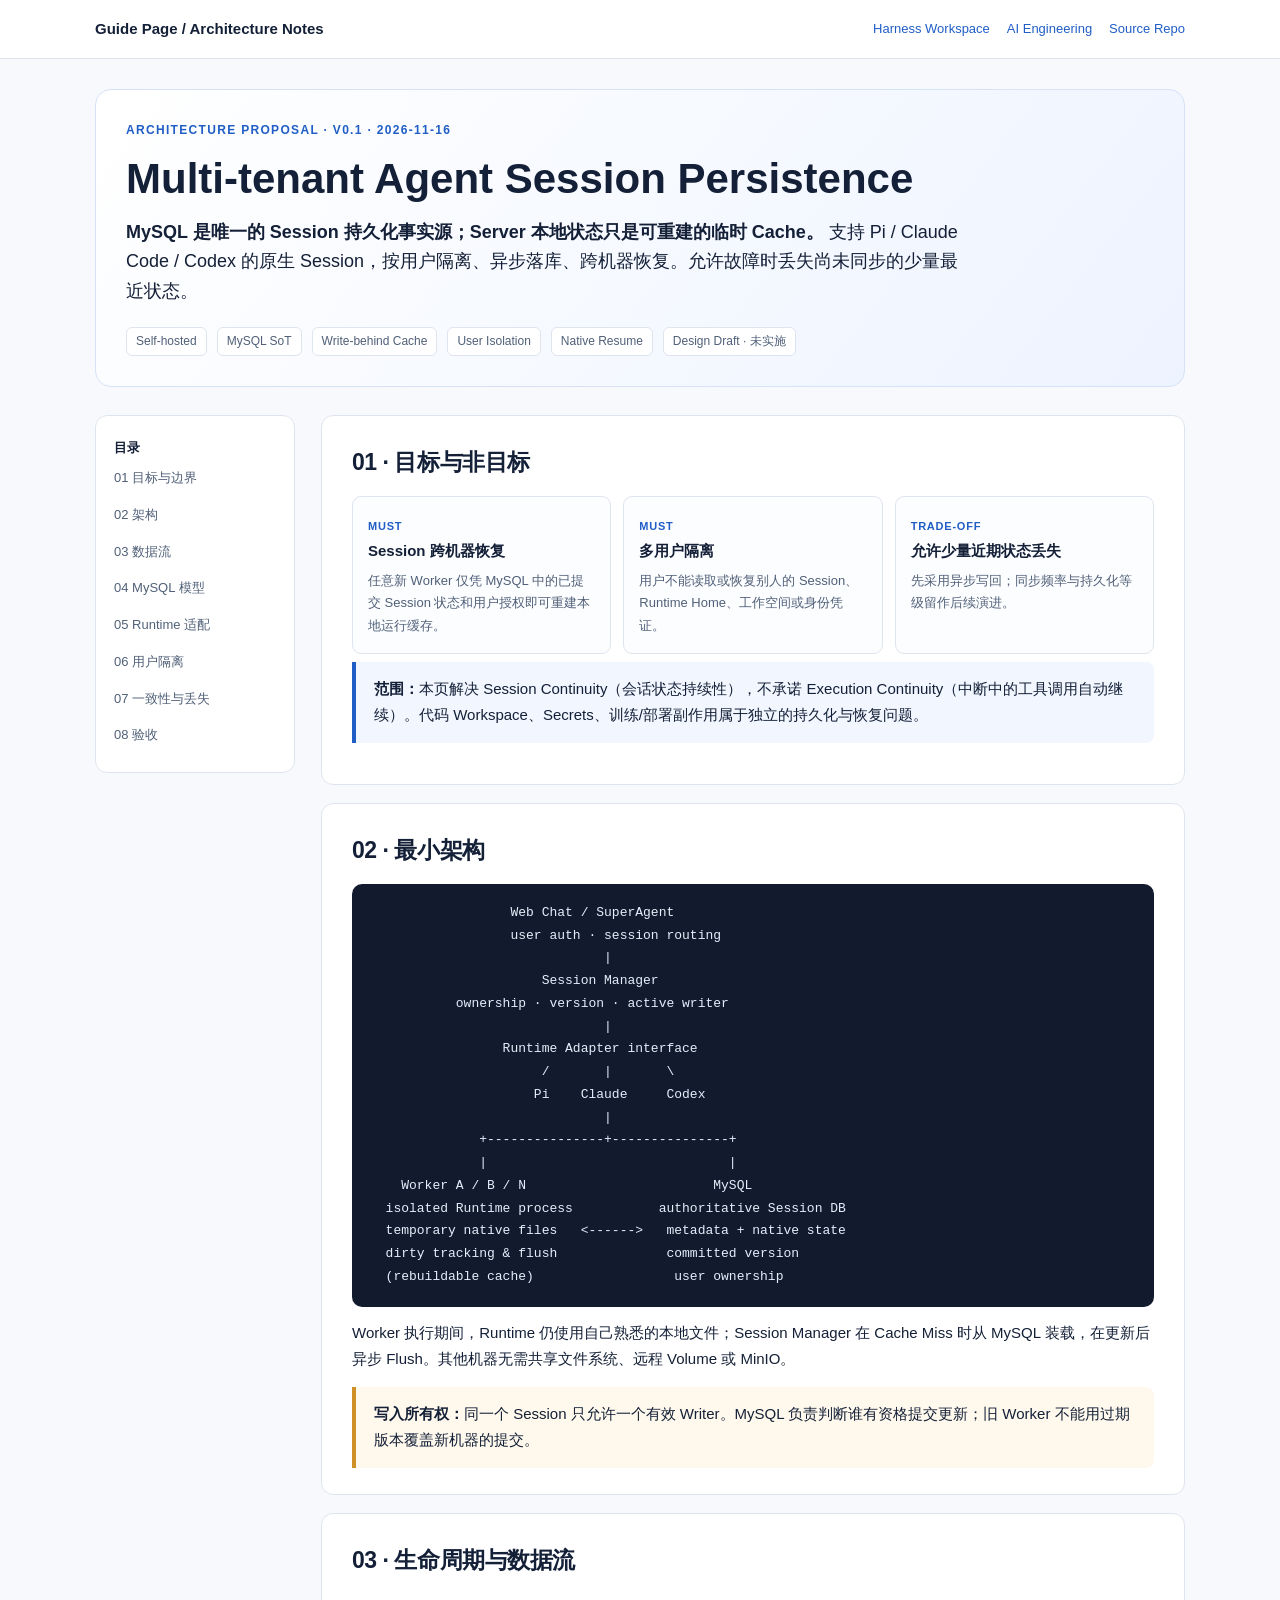
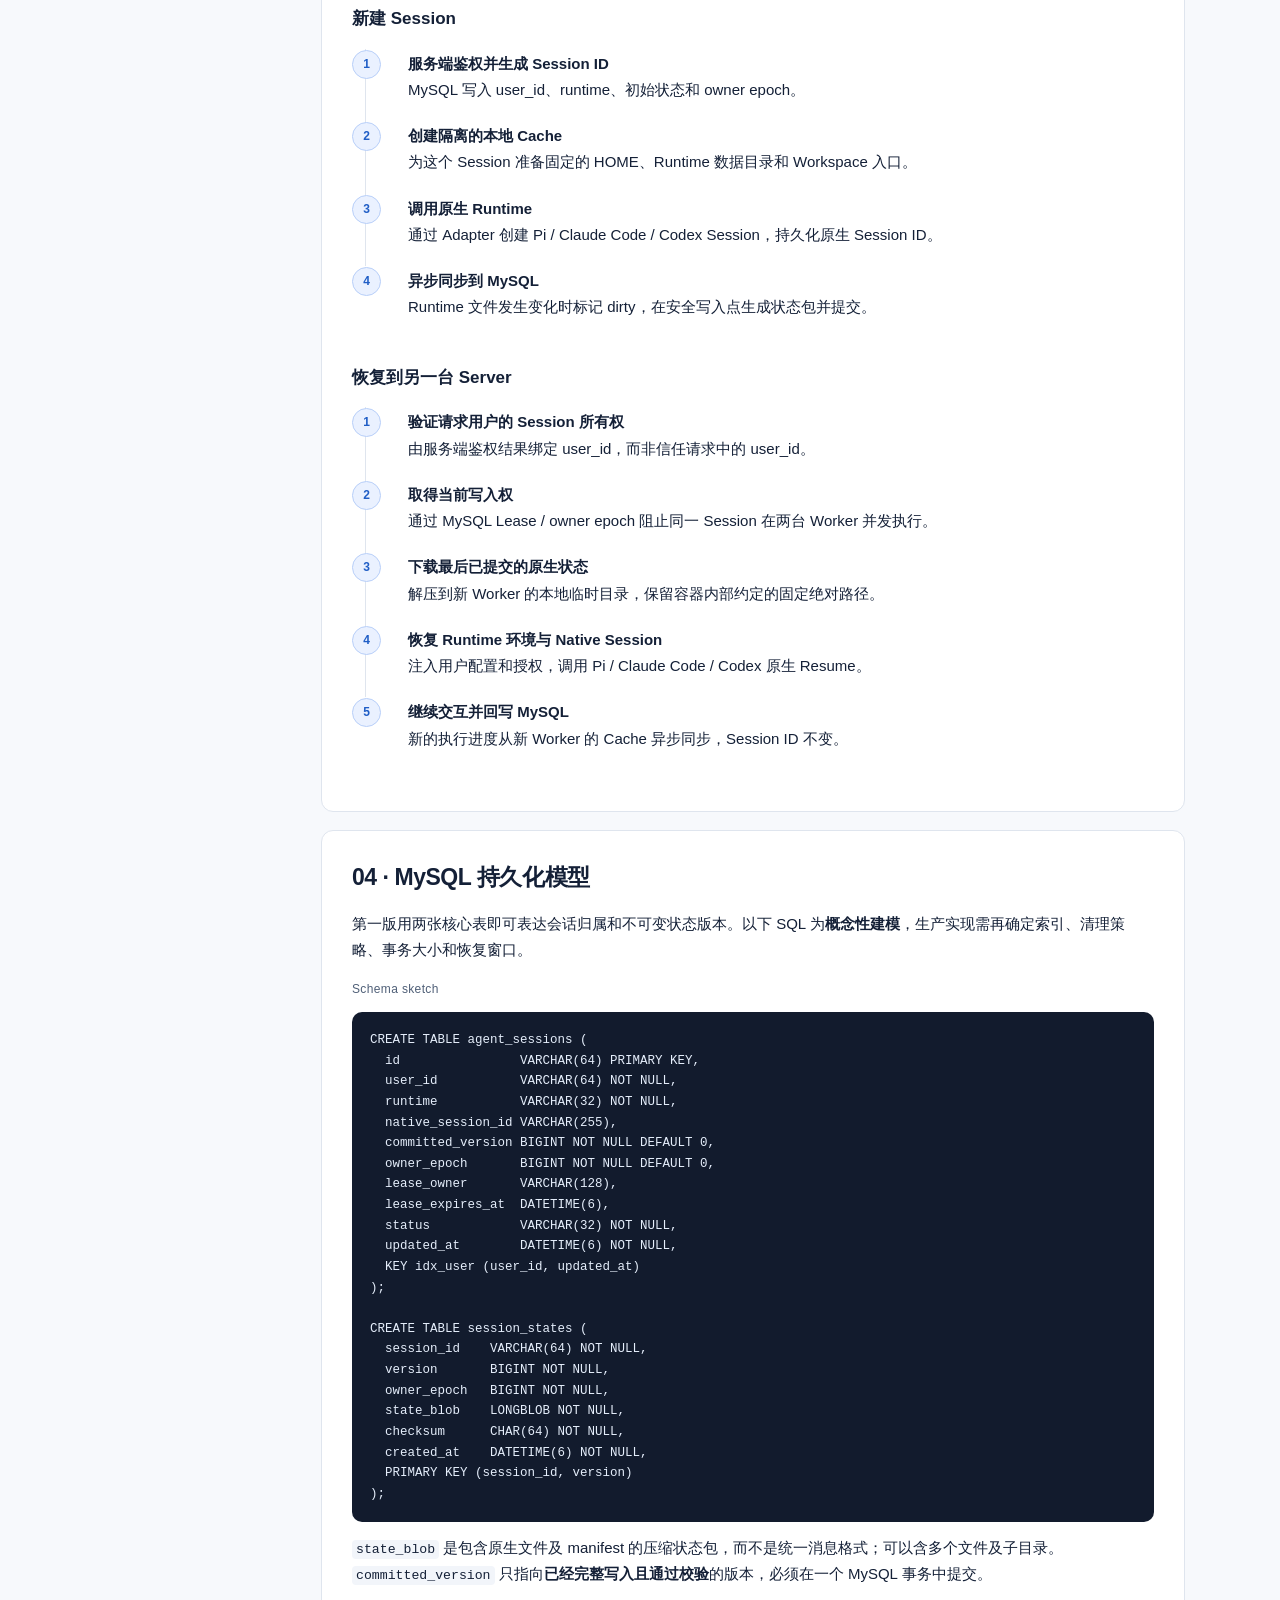
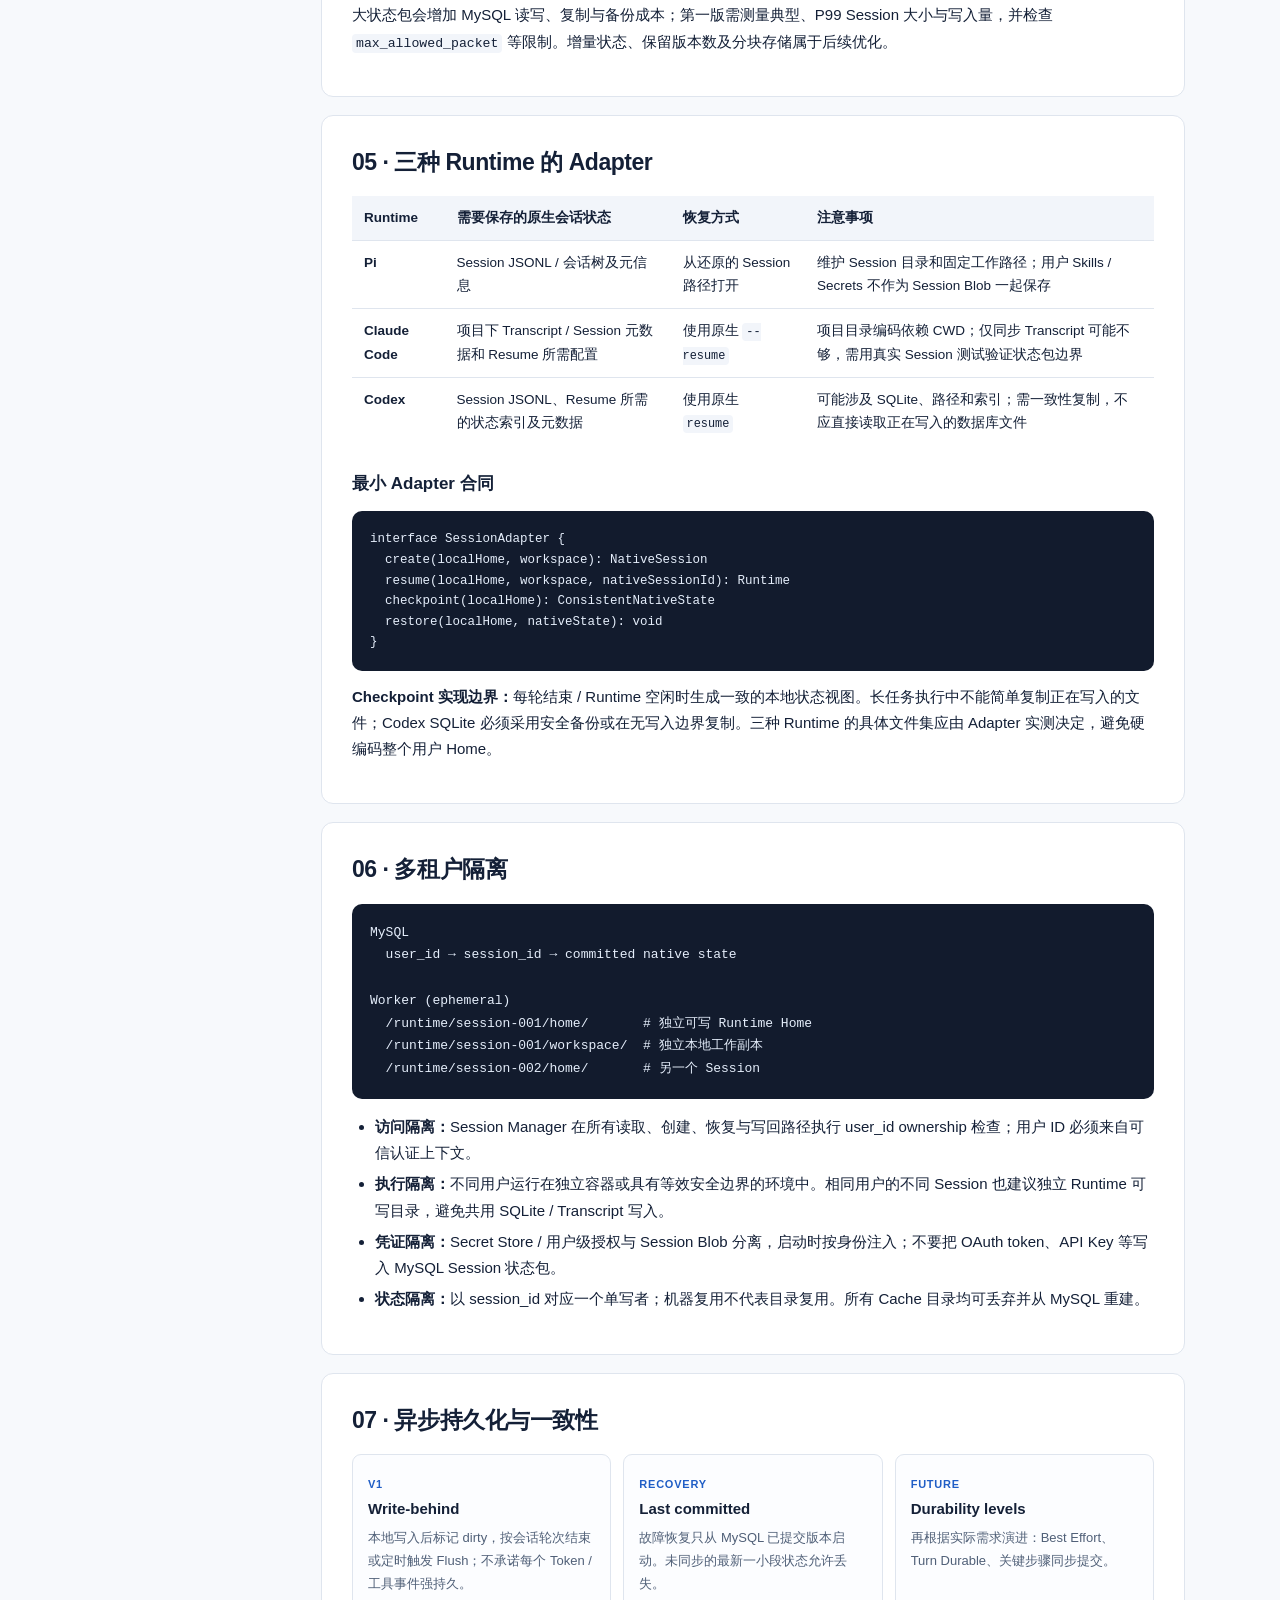
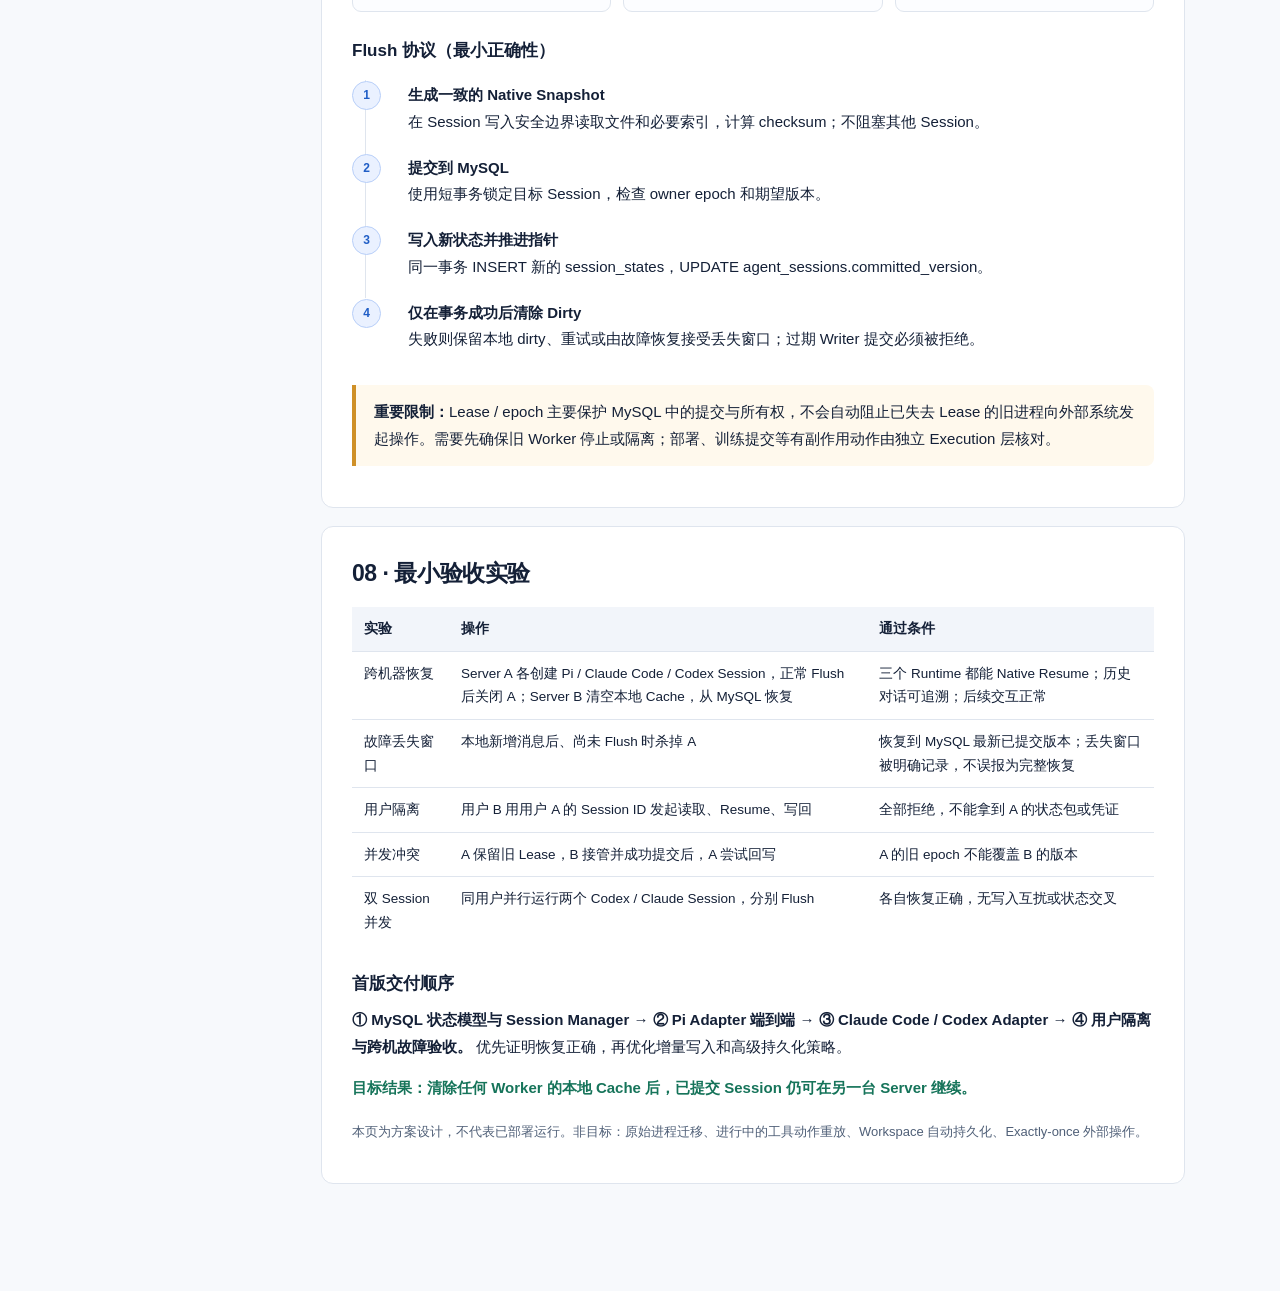
==== agent-session-persistence/index.html @ 3ea154e7 "docs: add MySQL-backed multi-tenant agent session persistence architecture" ====
<!doctype html>
<html lang="zh-CN">
<head>
<meta charset="utf-8">
<meta name="viewport" content="width=device-width, initial-scale=1">
<meta name="color-scheme" content="light">
<title>Multi-tenant Agent Session Persistence · 架构方案</title>
<meta name="description" content="Pi、Claude Code、Codex 在自有 Server 上的 MySQL 持久化、临时本地 Cache、跨机器恢复和用户隔离方案。">
<style>
:root{--bg:#f7f9fc;--paper:#fff;--ink:#142037;--muted:#506078;--line:#dfe5ee;--blue:#205ec6;--pale:#eaf1ff;--soft:#f2f5fa;--green:#16745a;--amber:#8a5916;--dark:#121b2d}
*{box-sizing:border-box}html{scroll-behavior:smooth}body{margin:0;color:var(--ink);background:var(--bg);font:15px/1.75 -apple-system,BlinkMacSystemFont,"Segoe UI","PingFang SC","Microsoft YaHei",sans-serif}
a{color:var(--blue);text-decoration:none}a:hover{text-decoration:underline}p{margin:.55em 0 1em}h1{font-size:clamp(28px,4vw,42px);line-height:1.25;margin:12px 0}h2{font-size:23px;letter-spacing:-.02em;margin:0 0 14px}h3{font-size:17px;margin:24px 0 9px}small,.muted{color:var(--muted)}
header{background:#fff;border-bottom:1px solid var(--line)}.top{max-width:1140px;margin:auto;padding:16px 25px;display:flex;justify-content:space-between;gap:15px;align-items:center}.brand{font-weight:750;color:var(--ink)}.navlinks{display:flex;gap:17px;flex-wrap:wrap;font-size:13px}
.wrap{max-width:1140px;margin:auto;padding:30px 25px 90px}.hero{border:1px solid #d6e2f8;border-radius:16px;padding:30px;background:linear-gradient(128deg,#fff,#edf3ff)}.eyebrow{font-size:12px;font-weight:700;letter-spacing:.11em;color:var(--blue);text-transform:uppercase}.lead{font-size:18px;line-height:1.65;max-width:840px}.meta{display:flex;gap:10px;flex-wrap:wrap;margin-top:20px}.tag{font-size:12px;background:white;border:1px solid var(--line);border-radius:6px;padding:3px 9px;color:var(--muted)}
.layout{display:grid;grid-template-columns:200px minmax(0,1fr);gap:26px;margin-top:28px}.toc{align-self:start;position:sticky;top:24px;background:#fff;padding:18px;border:1px solid var(--line);border-radius:12px}.toc strong{font-size:13px}.toc a{display:block;padding:7px 0;font-size:13px;color:var(--muted)}.toc a:hover{color:var(--blue)}
section{background:var(--paper);border:1px solid var(--line);padding:26px 30px;border-radius:12px;margin-bottom:18px;scroll-margin-top:20px}.callout{border-left:4px solid var(--blue);background:#f1f6ff;padding:14px 18px;border-radius:0 8px 8px 0}.callout.warn{border-left-color:#cf9027;background:#fff9ed}.cards{display:grid;grid-template-columns:repeat(3,minmax(0,1fr));gap:12px}.card{border:1px solid var(--line);border-radius:9px;padding:15px;background:#fcfdff}.card b{display:block;margin-bottom:5px}.card p{font-size:13px;margin:0;color:var(--muted)}.kicker{font-size:11px;font-weight:800;color:var(--blue);letter-spacing:.07em}
pre{overflow-x:auto;background:var(--dark);border-radius:10px;padding:18px;color:#e5eefb;font:12.5px/1.65 ui-monospace,Menlo,Consolas,monospace;white-space:pre}.diagram{font-size:13px;line-height:1.75}code{font-family:ui-monospace,Menlo,Consolas,monospace}p code,li code,td code{font-size:.88em;background:var(--soft);border-radius:4px;padding:2px 4px}
.table-scroll{overflow-x:auto}table{width:100%;border-collapse:collapse;font-size:13.5px;min-width:600px}th,td{padding:10px 12px;text-align:left;vertical-align:top;border-bottom:1px solid var(--line)}th{background:var(--soft);font-weight:700}tr:last-child td{border-bottom:0}
.steps{counter-reset:st;list-style:none;padding:0}.steps li{position:relative;padding:2px 0 18px 42px;margin:0;border-left:1px solid var(--line);margin-left:13px}.steps li:last-child{border-left-color:transparent}.steps li:before{counter-increment:st;content:counter(st);position:absolute;left:-14px;top:1px;width:27px;height:27px;display:grid;place-items:center;border:1px solid #b7cef8;background:var(--pale);color:var(--blue);border-radius:100%;font-size:12px;font-weight:800}.steps li strong{display:block}
ul{padding-left:23px}li{margin:5px 0}.foot{font-size:13px;color:var(--muted);margin-top:20px}.status{font-weight:700;color:var(--green)}.code-label{font-size:12px;letter-spacing:.03em;color:var(--muted);margin-bottom:6px}
@media(max-width:850px){.layout{grid-template-columns:1fr}.toc{position:static;display:flex;gap:12px;overflow-x:auto;align-items:center}.toc strong{white-space:nowrap}.toc a{white-space:nowrap}.cards{grid-template-columns:1fr}section{padding:22px 18px}.hero{padding:25px 20px}}@media(max-width:480px){.wrap{padding:20px 12px 65px}.top{padding:12px}.navlinks{font-size:12px;gap:10px}.lead{font-size:16px}}
</style>
</head>
<body>
<header><div class="top"><a class="brand" href="../">Guide Page / Architecture Notes</a><div class="navlinks"><a href="../harness-workspace/">Harness Workspace</a><a href="../ai-engineering/">AI Engineering</a><a href="https://github.com/feng-y/guide-page">Source Repo</a></div></div></header>
<main class="wrap">
<div class="hero">
<div class="eyebrow">Architecture Proposal · v0.1 · 2026-11-16</div>
<h1>Multi-tenant Agent Session Persistence</h1>
<p class="lead"><strong>MySQL 是唯一的 Session 持久化事实源；Server 本地状态只是可重建的临时 Cache。</strong> 支持 Pi / Claude Code / Codex 的原生 Session，按用户隔离、异步落库、跨机器恢复。允许故障时丢失尚未同步的少量最近状态。</p>
<div class="meta"><span class="tag">Self-hosted</span><span class="tag">MySQL SoT</span><span class="tag">Write-behind Cache</span><span class="tag">User Isolation</span><span class="tag">Native Resume</span><span class="tag">Design Draft · 未实施</span></div>
</div>
<div class="layout">
<nav class="toc" aria-label="文档目录"><strong>目录</strong><a href="#scope">01 目标与边界</a><a href="#arch">02 架构</a><a href="#flow">03 数据流</a><a href="#schema">04 MySQL 模型</a><a href="#adapters">05 Runtime 适配</a><a href="#isolation">06 用户隔离</a><a href="#consistency">07 一致性与丢失</a><a href="#acceptance">08 验收</a></nav>
<div>
<section id="scope"><h2>01 · 目标与非目标</h2>
<div class="cards">
<div class="card"><span class="kicker">MUST</span><b>Session 跨机器恢复</b><p>任意新 Worker 仅凭 MySQL 中的已提交 Session 状态和用户授权即可重建本地运行缓存。</p></div>
<div class="card"><span class="kicker">MUST</span><b>多用户隔离</b><p>用户不能读取或恢复别人的 Session、Runtime Home、工作空间或身份凭证。</p></div>
<div class="card"><span class="kicker">TRADE-OFF</span><b>允许少量近期状态丢失</b><p>先采用异步写回；同步频率与持久化等级留作后续演进。</p></div>
</div>
<p class="callout"><strong>范围：</strong>本页解决 Session Continuity（会话状态持续性），不承诺 Execution Continuity（中断中的工具调用自动继续）。代码 Workspace、Secrets、训练/部署副作用属于独立的持久化与恢复问题。</p>
</section>
<section id="arch"><h2>02 · 最小架构</h2>
<pre class="diagram">                  Web Chat / SuperAgent
                  user auth · session routing
                              |
                      Session Manager
           ownership · version · active writer
                              |
                 Runtime Adapter interface
                      /       |       \
                     Pi    Claude     Codex
                              |
              +---------------+---------------+
              |                               |
    Worker A / B / N                        MySQL
  isolated Runtime process           authoritative Session DB
  temporary native files   &lt;------&gt;   metadata + native state
  dirty tracking &amp; flush              committed version
  (rebuildable cache)                  user ownership
</pre>
<p>Worker 执行期间，Runtime 仍使用自己熟悉的本地文件；Session Manager 在 Cache Miss 时从 MySQL 装载，在更新后异步 Flush。其他机器无需共享文件系统、远程 Volume 或 MinIO。</p>
<div class="callout warn"><strong>写入所有权：</strong>同一个 Session 只允许一个有效 Writer。MySQL 负责判断谁有资格提交更新；旧 Worker 不能用过期版本覆盖新机器的提交。</div>
</section>
<section id="flow"><h2>03 · 生命周期与数据流</h2>
<h3>新建 Session</h3>
<ol class="steps"><li><strong>服务端鉴权并生成 Session ID</strong>MySQL 写入 user_id、runtime、初始状态和 owner epoch。</li><li><strong>创建隔离的本地 Cache</strong>为这个 Session 准备固定的 HOME、Runtime 数据目录和 Workspace 入口。</li><li><strong>调用原生 Runtime</strong>通过 Adapter 创建 Pi / Claude Code / Codex Session，持久化原生 Session ID。</li><li><strong>异步同步到 MySQL</strong>Runtime 文件发生变化时标记 dirty，在安全写入点生成状态包并提交。</li></ol>
<h3>恢复到另一台 Server</h3>
<ol class="steps"><li><strong>验证请求用户的 Session 所有权</strong>由服务端鉴权结果绑定 user_id，而非信任请求中的 user_id。</li><li><strong>取得当前写入权</strong>通过 MySQL Lease / owner epoch 阻止同一 Session 在两台 Worker 并发执行。</li><li><strong>下载最后已提交的原生状态</strong>解压到新 Worker 的本地临时目录，保留容器内部约定的固定绝对路径。</li><li><strong>恢复 Runtime 环境与 Native Session</strong>注入用户配置和授权，调用 Pi / Claude Code / Codex 原生 Resume。</li><li><strong>继续交互并回写 MySQL</strong>新的执行进度从新 Worker 的 Cache 异步同步，Session ID 不变。</li></ol>
</section>
<section id="schema"><h2>04 · MySQL 持久化模型</h2>
<p>第一版用两张核心表即可表达会话归属和不可变状态版本。以下 SQL 为<strong>概念性建模</strong>，生产实现需再确定索引、清理策略、事务大小和恢复窗口。</p>
<div class="code-label">Schema sketch</div>
<pre>CREATE TABLE agent_sessions (
  id                VARCHAR(64) PRIMARY KEY,
  user_id           VARCHAR(64) NOT NULL,
  runtime           VARCHAR(32) NOT NULL,
  native_session_id VARCHAR(255),
  committed_version BIGINT NOT NULL DEFAULT 0,
  owner_epoch       BIGINT NOT NULL DEFAULT 0,
  lease_owner       VARCHAR(128),
  lease_expires_at  DATETIME(6),
  status            VARCHAR(32) NOT NULL,
  updated_at        DATETIME(6) NOT NULL,
  KEY idx_user (user_id, updated_at)
);

CREATE TABLE session_states (
  session_id    VARCHAR(64) NOT NULL,
  version       BIGINT NOT NULL,
  owner_epoch   BIGINT NOT NULL,
  state_blob    LONGBLOB NOT NULL,
  checksum      CHAR(64) NOT NULL,
  created_at    DATETIME(6) NOT NULL,
  PRIMARY KEY (session_id, version)
);</pre>
<p><code>state_blob</code> 是包含原生文件及 manifest 的压缩状态包，而不是统一消息格式；可以含多个文件及子目录。<code>committed_version</code> 只指向<strong>已经完整写入且通过校验</strong>的版本，必须在一个 MySQL 事务中提交。</p>
<p>大状态包会增加 MySQL 读写、复制与备份成本；第一版需测量典型、P99 Session 大小与写入量，并检查 <code>max_allowed_packet</code> 等限制。增量状态、保留版本数及分块存储属于后续优化。</p>
</section>
<section id="adapters"><h2>05 · 三种 Runtime 的 Adapter</h2>
<div class="table-scroll"><table><thead><tr><th>Runtime</th><th>需要保存的原生会话状态</th><th>恢复方式</th><th>注意事项</th></tr></thead><tbody>
<tr><td><b>Pi</b></td><td>Session JSONL / 会话树及元信息</td><td>从还原的 Session 路径打开</td><td>维护 Session 目录和固定工作路径；用户 Skills / Secrets 不作为 Session Blob 一起保存</td></tr>
<tr><td><b>Claude Code</b></td><td>项目下 Transcript / Session 元数据和 Resume 所需配置</td><td>使用原生 <code>--resume</code></td><td>项目目录编码依赖 CWD；仅同步 Transcript 可能不够，需用真实 Session 测试验证状态包边界</td></tr>
<tr><td><b>Codex</b></td><td>Session JSONL、Resume 所需的状态索引及元数据</td><td>使用原生 <code>resume</code></td><td>可能涉及 SQLite、路径和索引；需一致性复制，不应直接读取正在写入的数据库文件</td></tr>
</tbody></table></div>
<h3>最小 Adapter 合同</h3>
<pre>interface SessionAdapter {
  create(localHome, workspace): NativeSession
  resume(localHome, workspace, nativeSessionId): Runtime
  checkpoint(localHome): ConsistentNativeState
  restore(localHome, nativeState): void
}</pre>
<p><strong>Checkpoint 实现边界：</strong>每轮结束 / Runtime 空闲时生成一致的本地状态视图。长任务执行中不能简单复制正在写入的文件；Codex SQLite 必须采用安全备份或在无写入边界复制。三种 Runtime 的具体文件集应由 Adapter 实测决定，避免硬编码整个用户 Home。</p>
</section>
<section id="isolation"><h2>06 · 多租户隔离</h2>
<pre class="diagram">MySQL
  user_id → session_id → committed native state

Worker (ephemeral)
  /runtime/session-001/home/       # 独立可写 Runtime Home
  /runtime/session-001/workspace/  # 独立本地工作副本
  /runtime/session-002/home/       # 另一个 Session
</pre>
<ul>
<li><strong>访问隔离：</strong>Session Manager 在所有读取、创建、恢复与写回路径执行 user_id ownership 检查；用户 ID 必须来自可信认证上下文。</li>
<li><strong>执行隔离：</strong>不同用户运行在独立容器或具有等效安全边界的环境中。相同用户的不同 Session 也建议独立 Runtime 可写目录，避免共用 SQLite / Transcript 写入。</li>
<li><strong>凭证隔离：</strong>Secret Store / 用户级授权与 Session Blob 分离，启动时按身份注入；不要把 OAuth token、API Key 等写入 MySQL Session 状态包。</li>
<li><strong>状态隔离：</strong>以 session_id 对应一个单写者；机器复用不代表目录复用。所有 Cache 目录均可丢弃并从 MySQL 重建。</li>
</ul>
</section>
<section id="consistency"><h2>07 · 异步持久化与一致性</h2>
<div class="cards">
<div class="card"><span class="kicker">V1</span><b>Write-behind</b><p>本地写入后标记 dirty，按会话轮次结束或定时触发 Flush；不承诺每个 Token / 工具事件强持久。</p></div>
<div class="card"><span class="kicker">RECOVERY</span><b>Last committed</b><p>故障恢复只从 MySQL 已提交版本启动。未同步的最新一小段状态允许丢失。</p></div>
<div class="card"><span class="kicker">FUTURE</span><b>Durability levels</b><p>再根据实际需求演进：Best Effort、Turn Durable、关键步骤同步提交。</p></div>
</div>
<h3>Flush 协议（最小正确性）</h3>
<ol class="steps"><li><strong>生成一致的 Native Snapshot</strong>在 Session 写入安全边界读取文件和必要索引，计算 checksum；不阻塞其他 Session。</li><li><strong>提交到 MySQL</strong>使用短事务锁定目标 Session，检查 owner epoch 和期望版本。</li><li><strong>写入新状态并推进指针</strong>同一事务 INSERT 新的 session_states，UPDATE agent_sessions.committed_version。</li><li><strong>仅在事务成功后清除 Dirty</strong>失败则保留本地 dirty、重试或由故障恢复接受丢失窗口；过期 Writer 提交必须被拒绝。</li></ol>
<p class="callout warn"><strong>重要限制：</strong>Lease / epoch 主要保护 MySQL 中的提交与所有权，不会自动阻止已失去 Lease 的旧进程向外部系统发起操作。需要先确保旧 Worker 停止或隔离；部署、训练提交等有副作用动作由独立 Execution 层核对。</p>
</section>
<section id="acceptance"><h2>08 · 最小验收实验</h2>
<div class="table-scroll"><table><thead><tr><th>实验</th><th>操作</th><th>通过条件</th></tr></thead><tbody>
<tr><td>跨机器恢复</td><td>Server A 各创建 Pi / Claude Code / Codex Session，正常 Flush 后关闭 A；Server B 清空本地 Cache，从 MySQL 恢复</td><td>三个 Runtime 都能 Native Resume；历史对话可追溯；后续交互正常</td></tr>
<tr><td>故障丢失窗口</td><td>本地新增消息后、尚未 Flush 时杀掉 A</td><td>恢复到 MySQL 最新已提交版本；丢失窗口被明确记录，不误报为完整恢复</td></tr>
<tr><td>用户隔离</td><td>用户 B 用用户 A 的 Session ID 发起读取、Resume、写回</td><td>全部拒绝，不能拿到 A 的状态包或凭证</td></tr>
<tr><td>并发冲突</td><td>A 保留旧 Lease，B 接管并成功提交后，A 尝试回写</td><td>A 的旧 epoch 不能覆盖 B 的版本</td></tr>
<tr><td>双 Session 并发</td><td>同用户并行运行两个 Codex / Claude Session，分别 Flush</td><td>各自恢复正确，无写入互扰或状态交叉</td></tr>
</tbody></table></div>
<h3>首版交付顺序</h3>
<p><strong>① MySQL 状态模型与 Session Manager → ② Pi Adapter 端到端 → ③ Claude Code / Codex Adapter → ④ 用户隔离与跨机故障验收。</strong> 优先证明恢复正确，再优化增量写入和高级持久化策略。</p>
<p class="status">目标结果：清除任何 Worker 的本地 Cache 后，已提交 Session 仍可在另一台 Server 继续。</p>
<p class="foot">本页为方案设计，不代表已部署运行。非目标：原始进程迁移、进行中的工具动作重放、Workspace 自动持久化、Exactly-once 外部操作。</p>
</section>
</div></div>
</main>
</body>
</html>
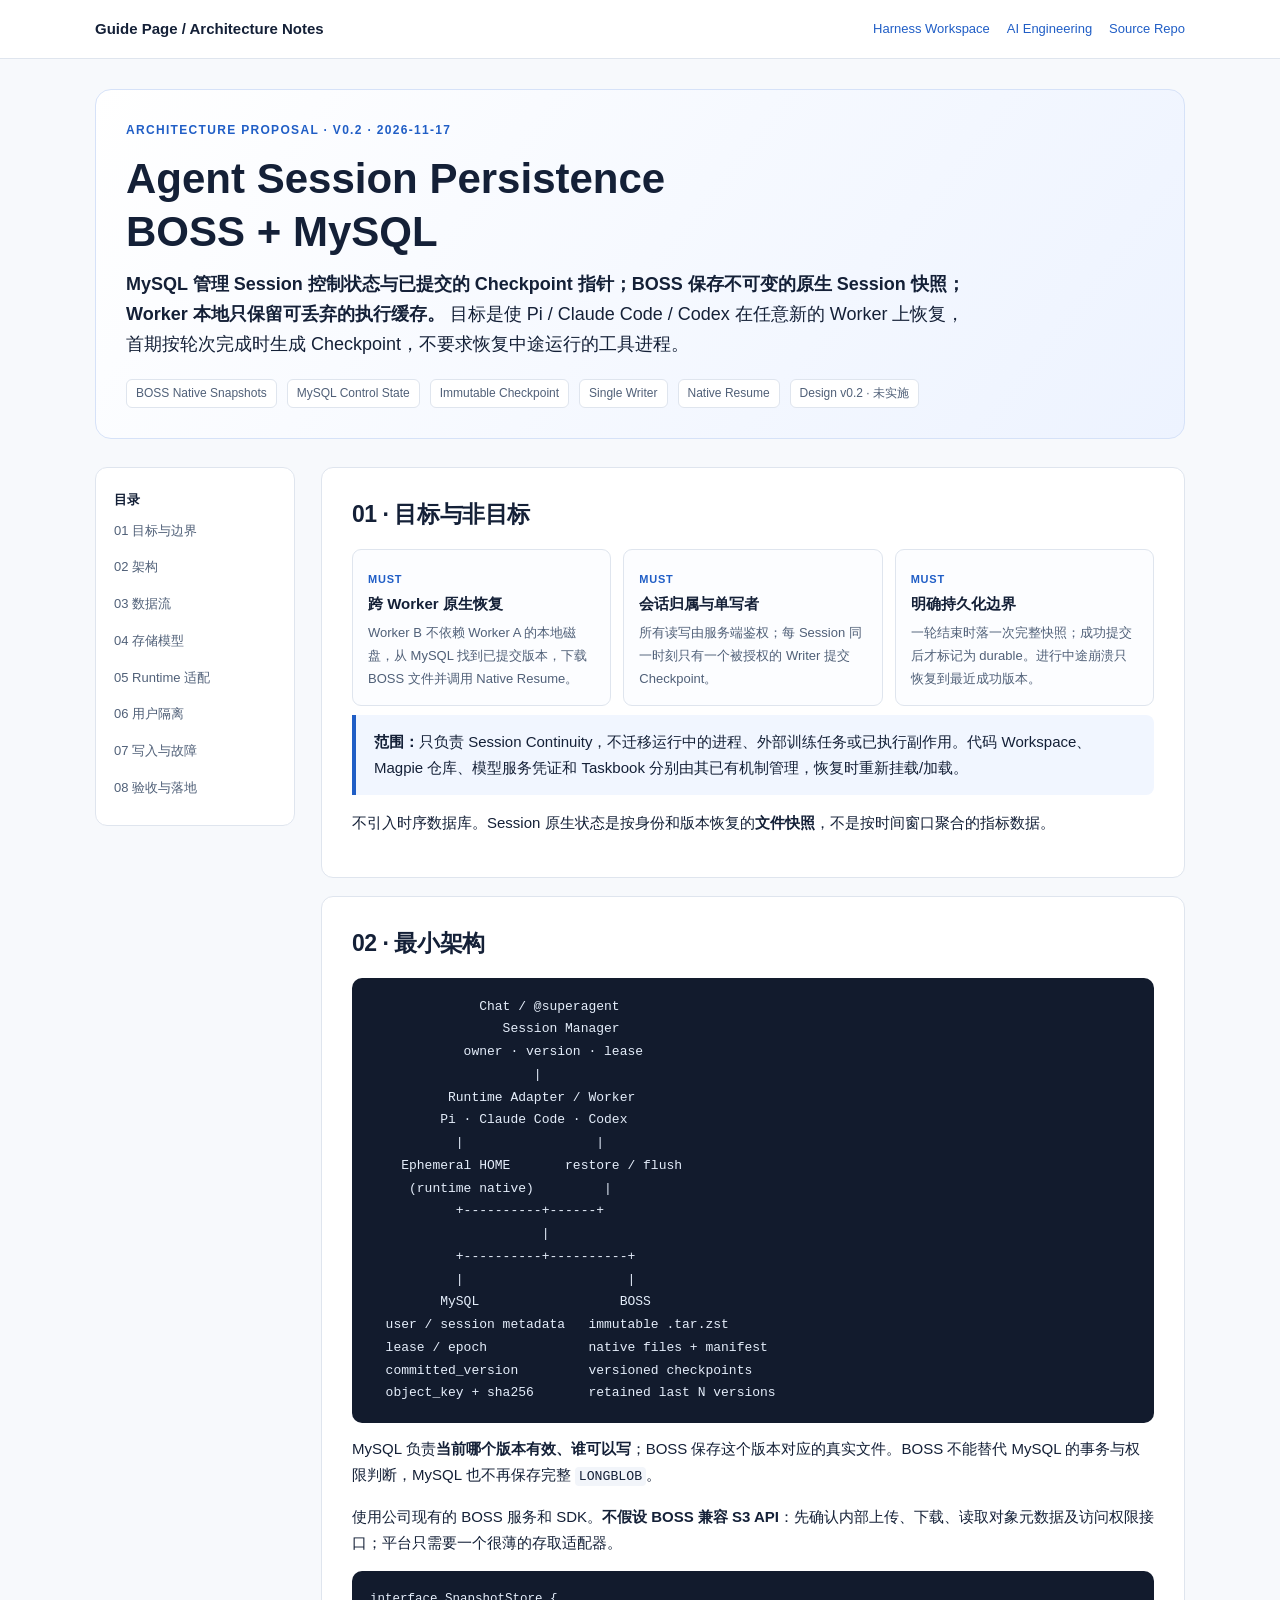
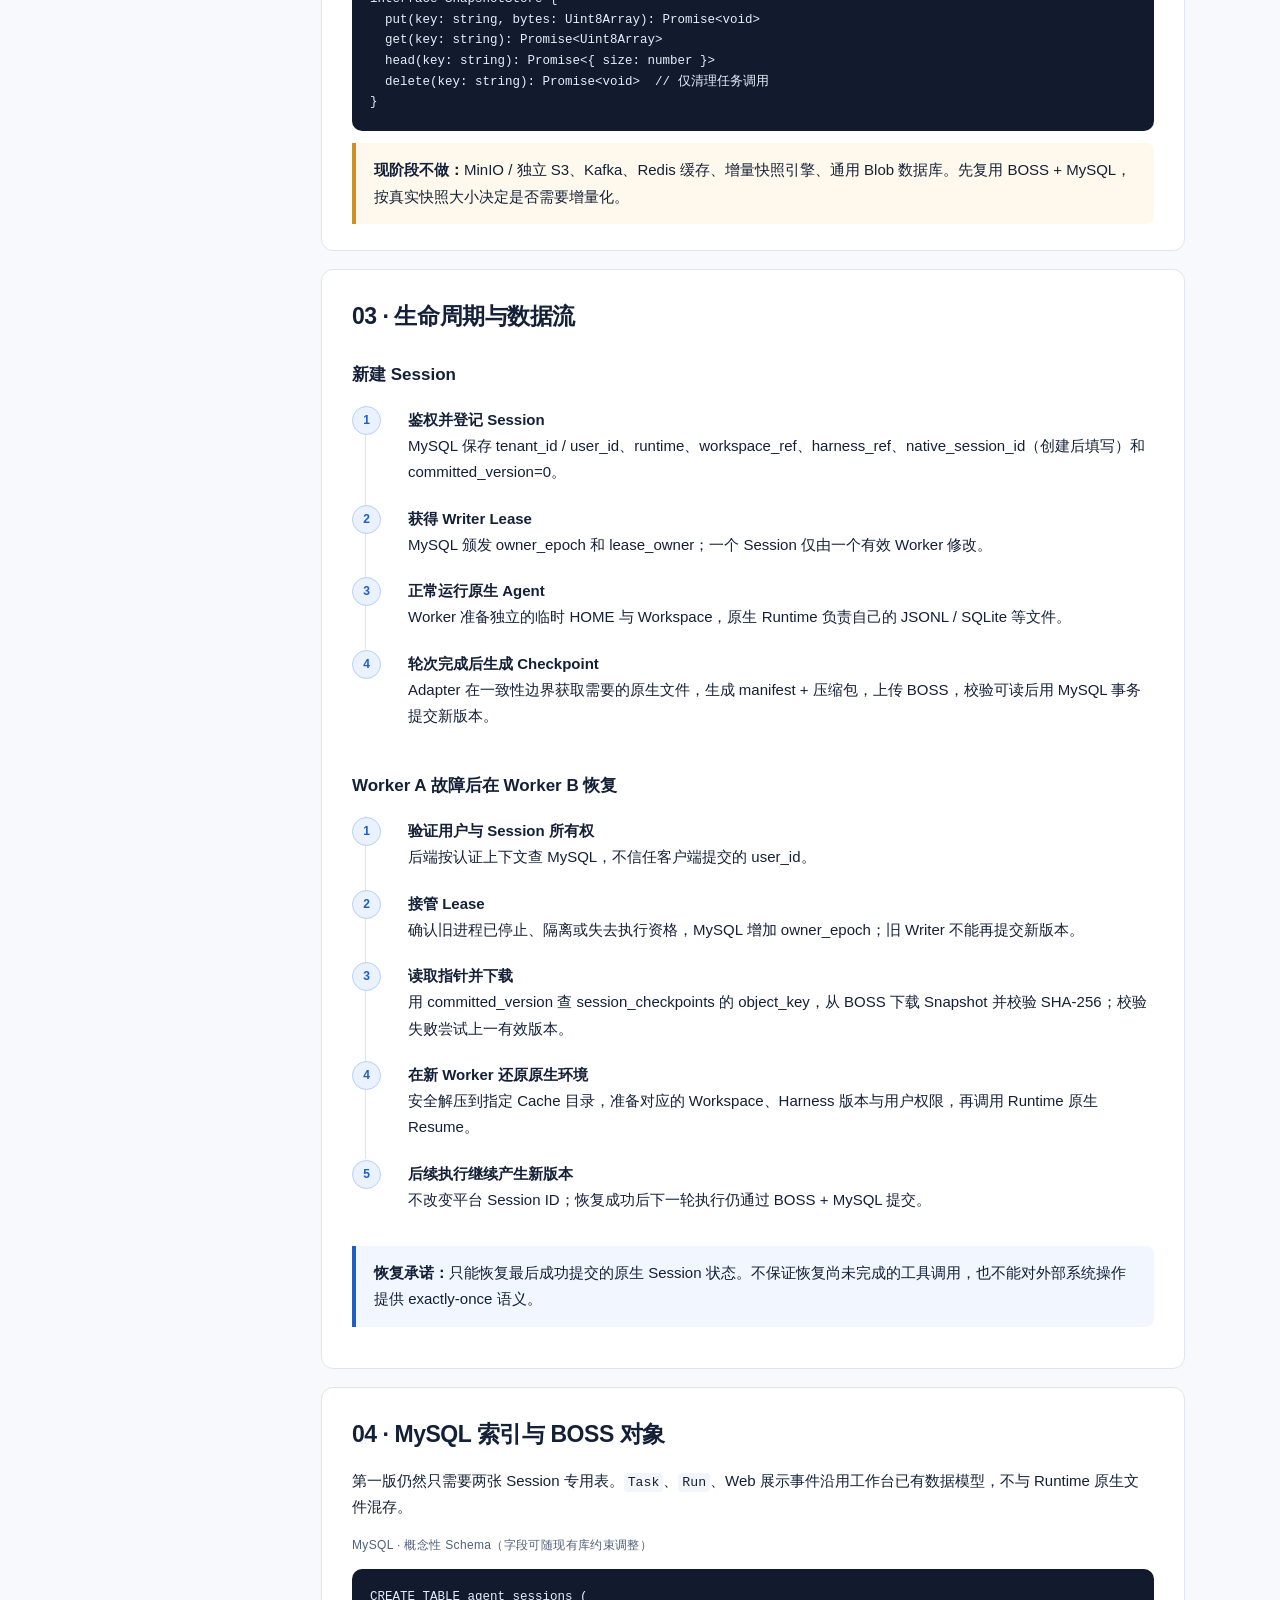
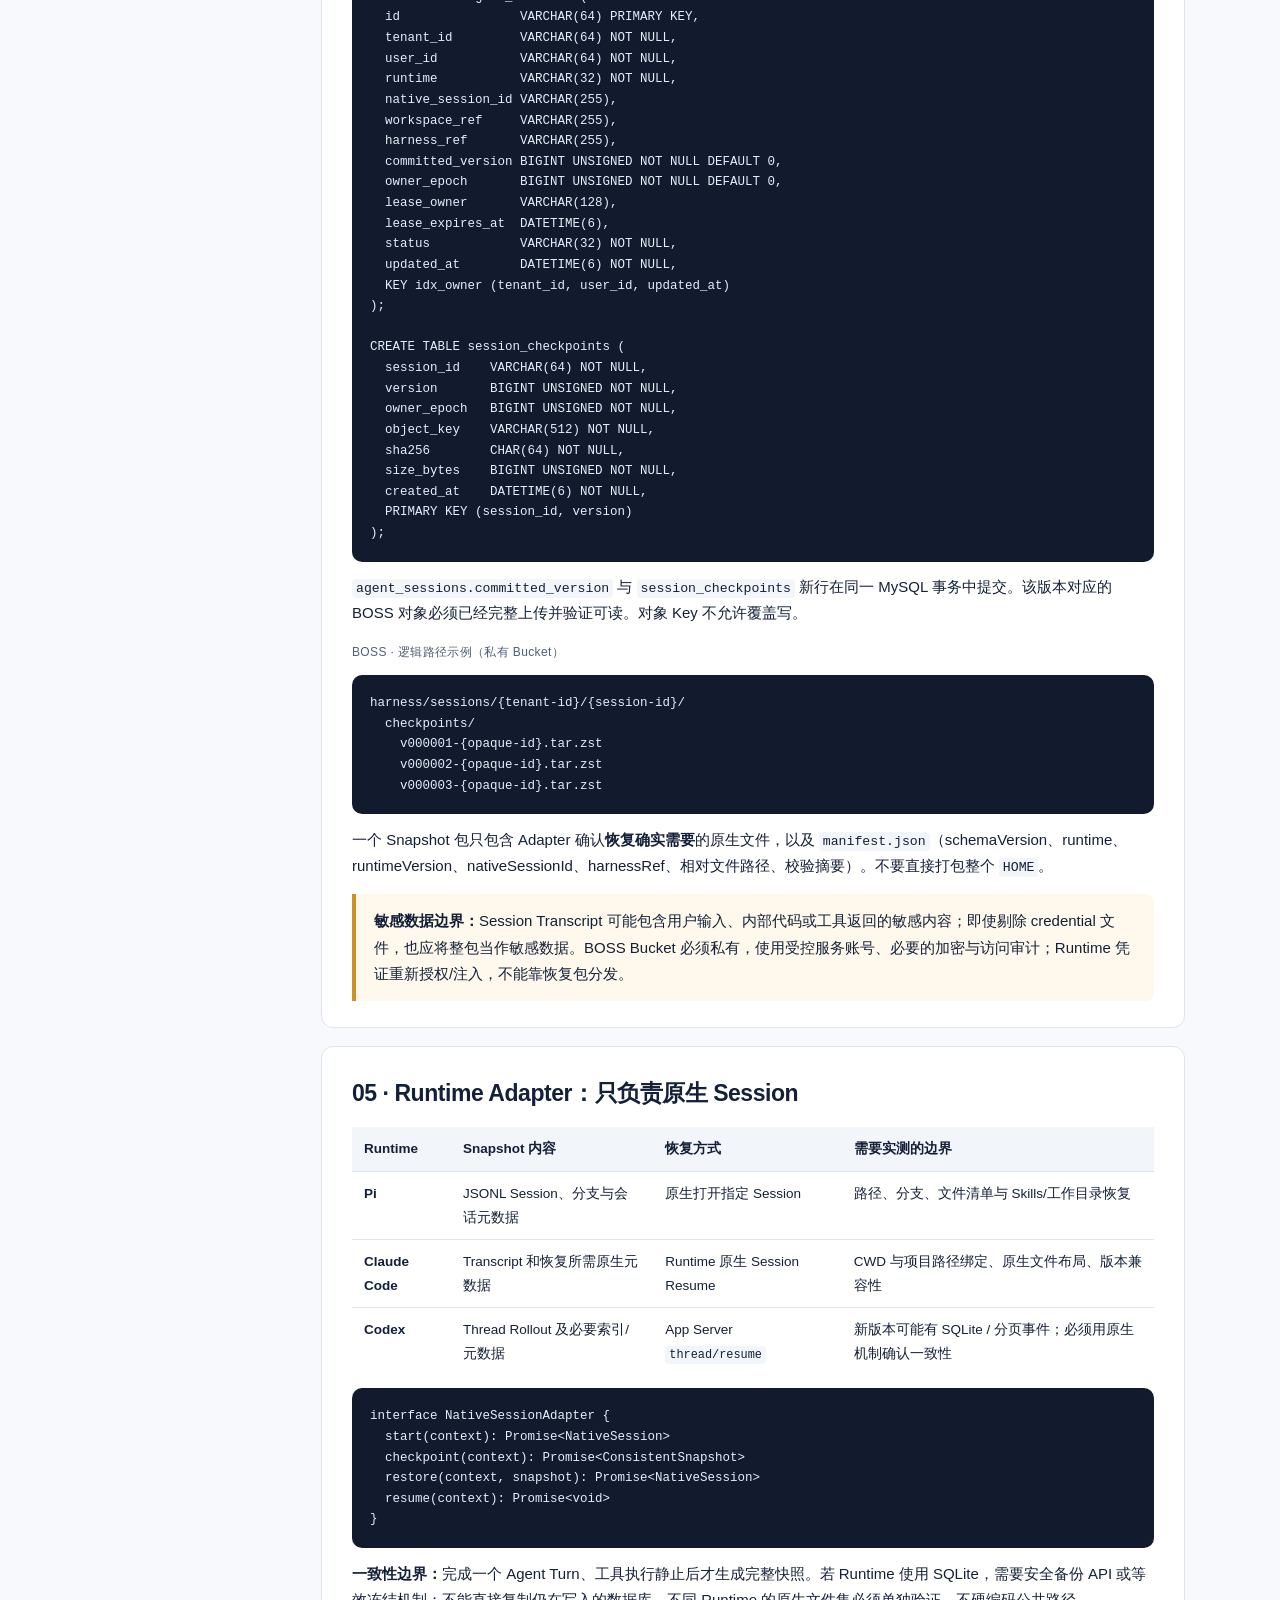
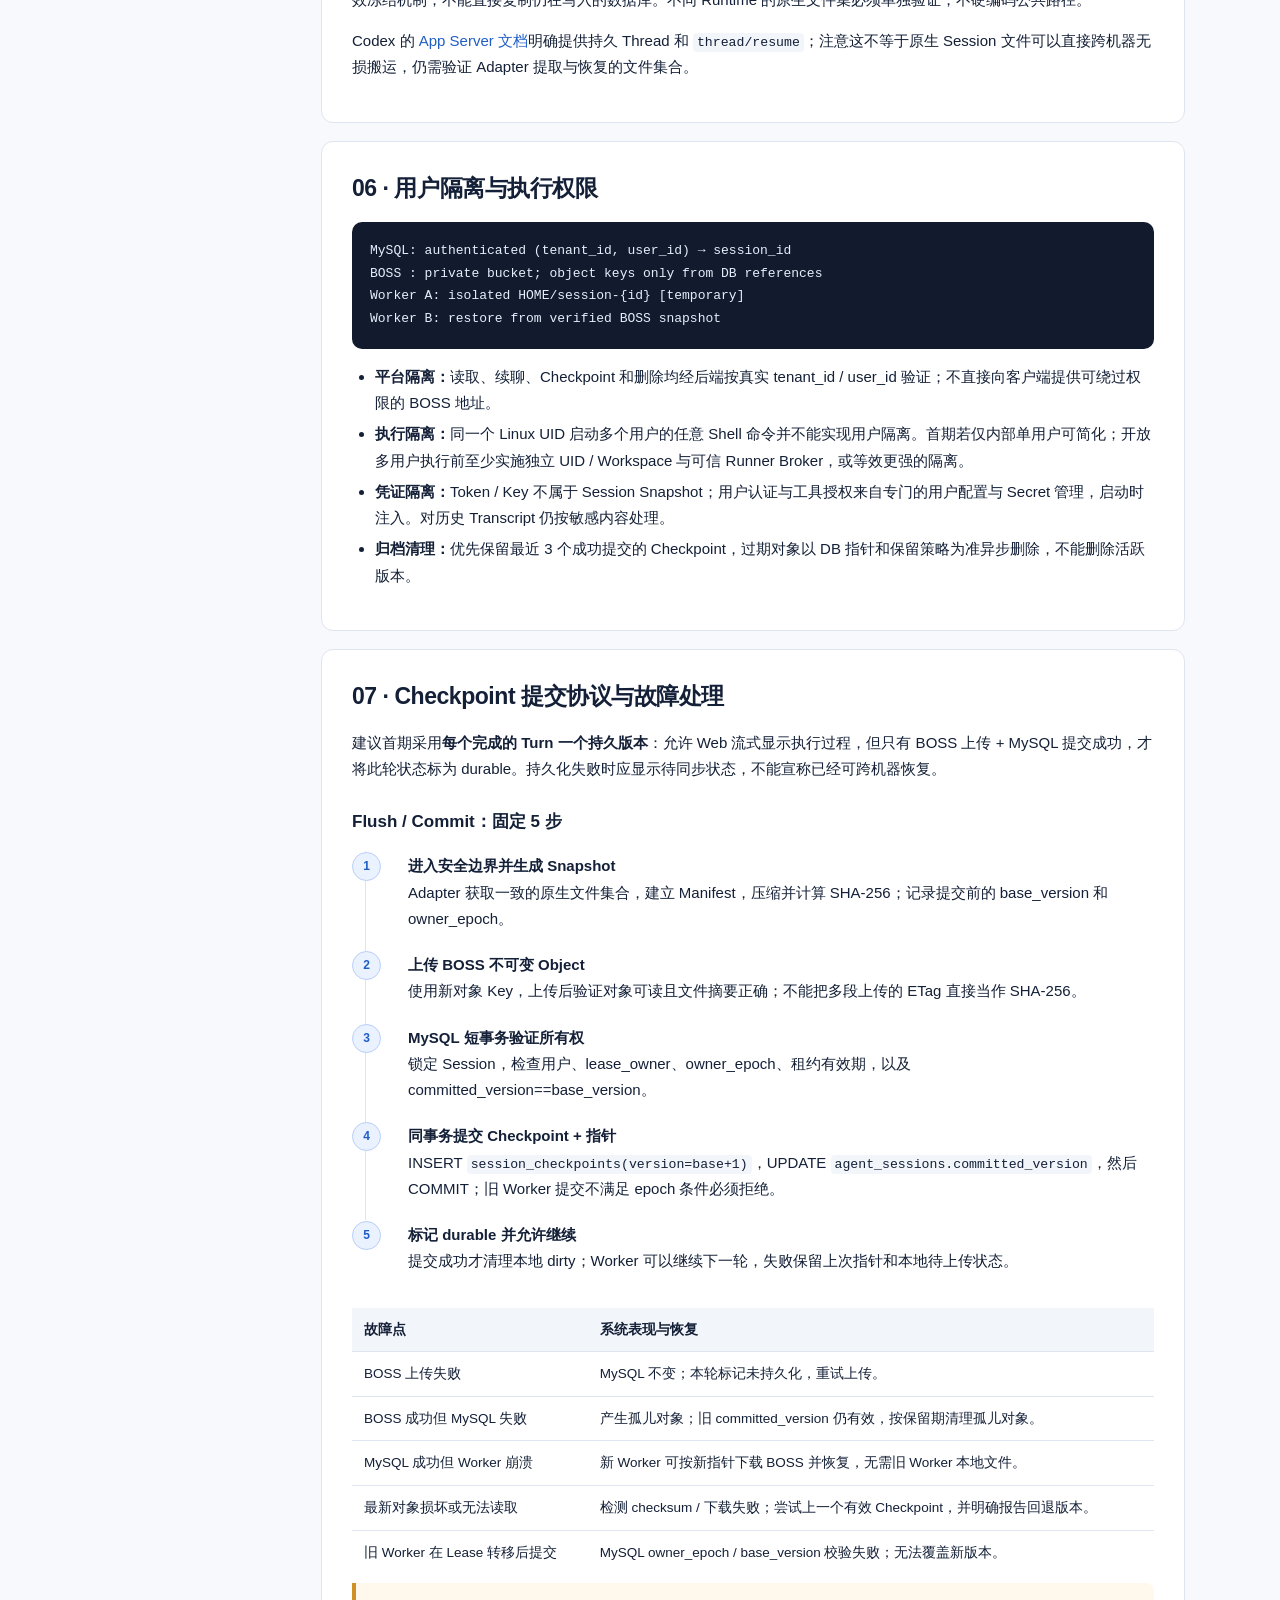
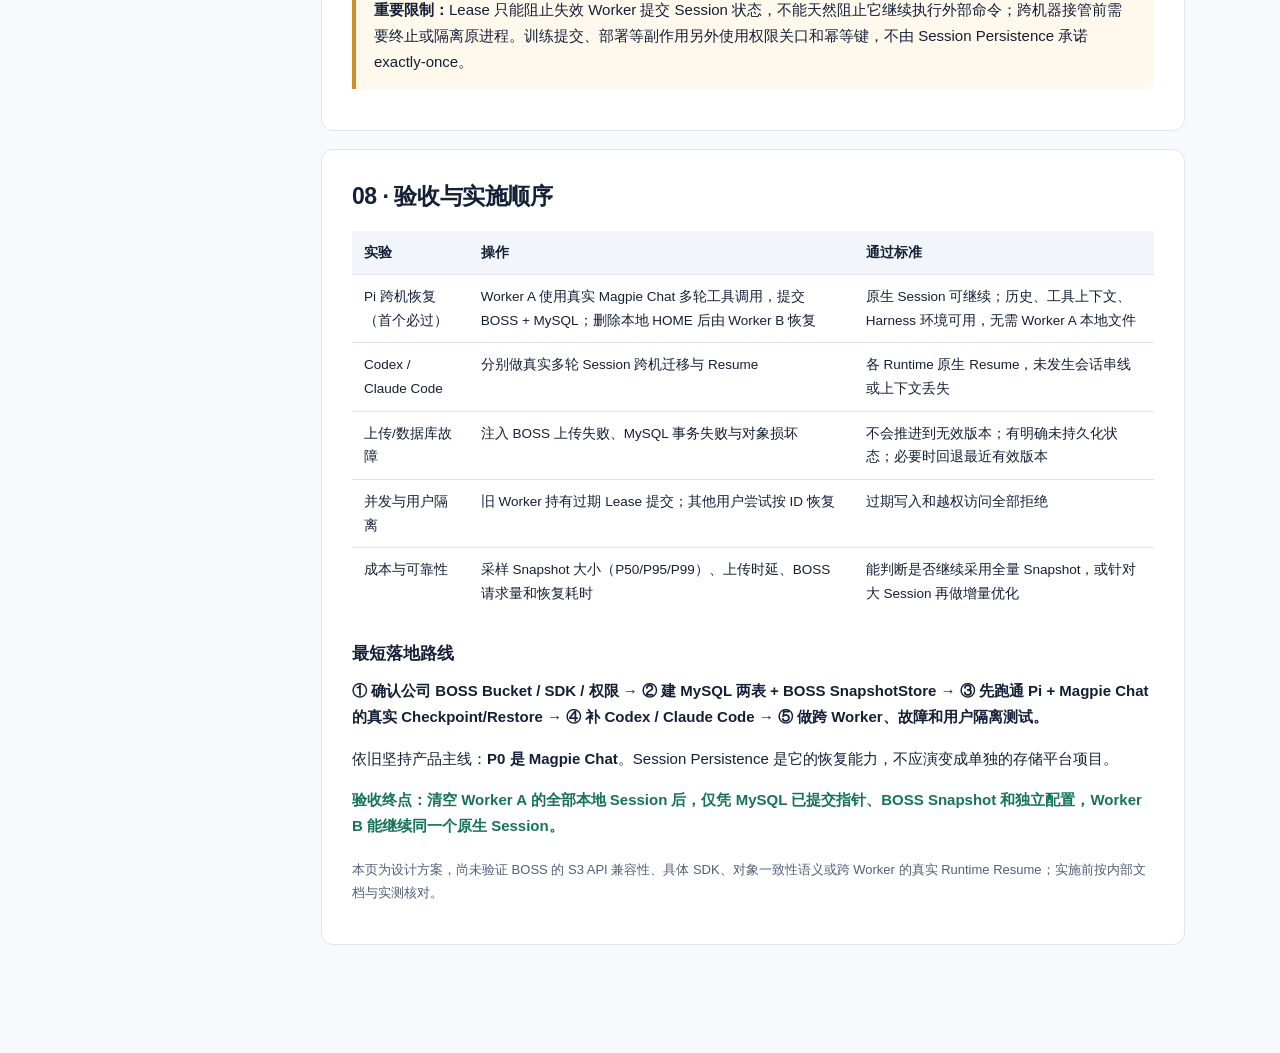
==== commit 3f8864c1: "docs: redesign native session persistence around BOSS snapshots and MySQL control state" ====
--- a/agent-session-persistence/index.html
+++ b/agent-session-persistence/index.html
@@ -4,8 +4,8 @@
 <meta charset="utf-8">
 <meta name="viewport" content="width=device-width, initial-scale=1">
 <meta name="color-scheme" content="light">
-<title>Multi-tenant Agent Session Persistence · 架构方案</title>
-<meta name="description" content="Pi、Claude Code、Codex 在自有 Server 上的 MySQL 持久化、临时本地 Cache、跨机器恢复和用户隔离方案。">
+<title>Agent Session Persistence v0.2 · BOSS + MySQL</title>
+<meta name="description" content="基于已有 BOSS 和 MySQL 保存 Agent 原生 Session Checkpoint，支持 Pi、Claude Code、Codex 跨 Worker 恢复与用户隔离。">
 <style>
 :root{--bg:#f7f9fc;--paper:#fff;--ink:#142037;--muted:#506078;--line:#dfe5ee;--blue:#205ec6;--pale:#eaf1ff;--soft:#f2f5fa;--green:#16745a;--amber:#8a5916;--dark:#121b2d}
 *{box-sizing:border-box}html{scroll-behavior:smooth}body{margin:0;color:var(--ink);background:var(--bg);font:15px/1.75 -apple-system,BlinkMacSystemFont,"Segoe UI","PingFang SC","Microsoft YaHei",sans-serif}
@@ -25,132 +25,164 @@
 <header><div class="top"><a class="brand" href="../">Guide Page / Architecture Notes</a><div class="navlinks"><a href="../harness-workspace/">Harness Workspace</a><a href="../ai-engineering/">AI Engineering</a><a href="https://github.com/feng-y/guide-page">Source Repo</a></div></div></header>
 <main class="wrap">
 <div class="hero">
-<div class="eyebrow">Architecture Proposal · v0.1 · 2026-11-16</div>
-<h1>Multi-tenant Agent Session Persistence</h1>
-<p class="lead"><strong>MySQL 是唯一的 Session 持久化事实源；Server 本地状态只是可重建的临时 Cache。</strong> 支持 Pi / Claude Code / Codex 的原生 Session，按用户隔离、异步落库、跨机器恢复。允许故障时丢失尚未同步的少量最近状态。</p>
-<div class="meta"><span class="tag">Self-hosted</span><span class="tag">MySQL SoT</span><span class="tag">Write-behind Cache</span><span class="tag">User Isolation</span><span class="tag">Native Resume</span><span class="tag">Design Draft · 未实施</span></div>
+<div class="eyebrow">Architecture Proposal · v0.2 · 2026-11-17</div>
+<h1>Agent Session Persistence<br>BOSS + MySQL</h1>
+<p class="lead"><strong>MySQL 管理 Session 控制状态与已提交的 Checkpoint 指针；BOSS 保存不可变的原生 Session 快照；Worker 本地只保留可丢弃的执行缓存。</strong> 目标是使 Pi / Claude Code / Codex 在任意新的 Worker 上恢复，首期按轮次完成时生成 Checkpoint，不要求恢复中途运行的工具进程。</p>
+<div class="meta"><span class="tag">BOSS Native Snapshots</span><span class="tag">MySQL Control State</span><span class="tag">Immutable Checkpoint</span><span class="tag">Single Writer</span><span class="tag">Native Resume</span><span class="tag">Design v0.2 · 未实施</span></div>
 </div>
 <div class="layout">
-<nav class="toc" aria-label="文档目录"><strong>目录</strong><a href="#scope">01 目标与边界</a><a href="#arch">02 架构</a><a href="#flow">03 数据流</a><a href="#schema">04 MySQL 模型</a><a href="#adapters">05 Runtime 适配</a><a href="#isolation">06 用户隔离</a><a href="#consistency">07 一致性与丢失</a><a href="#acceptance">08 验收</a></nav>
+<nav class="toc" aria-label="文档目录"><strong>目录</strong><a href="#scope">01 目标与边界</a><a href="#arch">02 架构</a><a href="#flow">03 数据流</a><a href="#schema">04 存储模型</a><a href="#adapters">05 Runtime 适配</a><a href="#isolation">06 用户隔离</a><a href="#consistency">07 写入与故障</a><a href="#acceptance">08 验收与落地</a></nav>
 <div>
 <section id="scope"><h2>01 · 目标与非目标</h2>
 <div class="cards">
-<div class="card"><span class="kicker">MUST</span><b>Session 跨机器恢复</b><p>任意新 Worker 仅凭 MySQL 中的已提交 Session 状态和用户授权即可重建本地运行缓存。</p></div>
-<div class="card"><span class="kicker">MUST</span><b>多用户隔离</b><p>用户不能读取或恢复别人的 Session、Runtime Home、工作空间或身份凭证。</p></div>
-<div class="card"><span class="kicker">TRADE-OFF</span><b>允许少量近期状态丢失</b><p>先采用异步写回；同步频率与持久化等级留作后续演进。</p></div>
+<div class="card"><span class="kicker">MUST</span><b>跨 Worker 原生恢复</b><p>Worker B 不依赖 Worker A 的本地磁盘，从 MySQL 找到已提交版本，下载 BOSS 文件并调用 Native Resume。</p></div>
+<div class="card"><span class="kicker">MUST</span><b>会话归属与单写者</b><p>所有读写由服务端鉴权；每 Session 同一时刻只有一个被授权的 Writer 提交 Checkpoint。</p></div>
+<div class="card"><span class="kicker">MUST</span><b>明确持久化边界</b><p>一轮结束时落一次完整快照；成功提交后才标记为 durable。进行中途崩溃只恢复到最近成功版本。</p></div>
 </div>
-<p class="callout"><strong>范围：</strong>本页解决 Session Continuity（会话状态持续性），不承诺 Execution Continuity（中断中的工具调用自动继续）。代码 Workspace、Secrets、训练/部署副作用属于独立的持久化与恢复问题。</p>
-</section>
+<p class="callout"><strong>范围：</strong>只负责 Session Continuity，不迁移运行中的进程、外部训练任务或已执行副作用。代码 Workspace、Magpie 仓库、模型服务凭证和 Taskbook 分别由其已有机制管理，恢复时重新挂载/加载。</p>
+<p>不引入时序数据库。Session 原生状态是按身份和版本恢复的<strong>文件快照</strong>，不是按时间窗口聚合的指标数据。</p></section>
 <section id="arch"><h2>02 · 最小架构</h2>
-<pre class="diagram">                  Web Chat / SuperAgent
-                  user auth · session routing
-                              |
-                      Session Manager
-           ownership · version · active writer
-                              |
-                 Runtime Adapter interface
-                      /       |       \
-                     Pi    Claude     Codex
-                              |
-              +---------------+---------------+
-              |                               |
-    Worker A / B / N                        MySQL
-  isolated Runtime process           authoritative Session DB
-  temporary native files   &lt;------&gt;   metadata + native state
-  dirty tracking &amp; flush              committed version
-  (rebuildable cache)                  user ownership
-</pre>
-<p>Worker 执行期间，Runtime 仍使用自己熟悉的本地文件；Session Manager 在 Cache Miss 时从 MySQL 装载，在更新后异步 Flush。其他机器无需共享文件系统、远程 Volume 或 MinIO。</p>
-<div class="callout warn"><strong>写入所有权：</strong>同一个 Session 只允许一个有效 Writer。MySQL 负责判断谁有资格提交更新；旧 Worker 不能用过期版本覆盖新机器的提交。</div>
+<pre class="diagram">              Chat / @superagent
+                 Session Manager
+            owner · version · lease
+                     |
+          Runtime Adapter / Worker
+         Pi · Claude Code · Codex
+           |                 |
+    Ephemeral HOME       restore / flush
+     (runtime native)         |
+           +----------+------+
+                      |
+           +----------+----------+
+           |                     |
+         MySQL                  BOSS
+  user / session metadata   immutable .tar.zst
+  lease / epoch             native files + manifest
+  committed_version         versioned checkpoints
+  object_key + sha256       retained last N versions</pre>
+<p>MySQL 负责<strong>当前哪个版本有效、谁可以写</strong>；BOSS 保存这个版本对应的真实文件。BOSS 不能替代 MySQL 的事务与权限判断，MySQL 也不再保存完整 <code>LONGBLOB</code>。</p>
+<p>使用公司现有的 BOSS 服务和 SDK。<strong>不假设 BOSS 兼容 S3 API</strong>：先确认内部上传、下载、读取对象元数据及访问权限接口；平台只需要一个很薄的存取适配器。</p>
+<pre>interface SnapshotStore {
+  put(key: string, bytes: Uint8Array): Promise&lt;void&gt;
+  get(key: string): Promise&lt;Uint8Array&gt;
+  head(key: string): Promise&lt;{ size: number }&gt;
+  delete(key: string): Promise&lt;void&gt;  // 仅清理任务调用
+}</pre>
+<div class="callout warn"><strong>现阶段不做：</strong>MinIO / 独立 S3、Kafka、Redis 缓存、增量快照引擎、通用 Blob 数据库。先复用 BOSS + MySQL，按真实快照大小决定是否需要增量化。</div>
 </section>
 <section id="flow"><h2>03 · 生命周期与数据流</h2>
 <h3>新建 Session</h3>
-<ol class="steps"><li><strong>服务端鉴权并生成 Session ID</strong>MySQL 写入 user_id、runtime、初始状态和 owner epoch。</li><li><strong>创建隔离的本地 Cache</strong>为这个 Session 准备固定的 HOME、Runtime 数据目录和 Workspace 入口。</li><li><strong>调用原生 Runtime</strong>通过 Adapter 创建 Pi / Claude Code / Codex Session，持久化原生 Session ID。</li><li><strong>异步同步到 MySQL</strong>Runtime 文件发生变化时标记 dirty，在安全写入点生成状态包并提交。</li></ol>
-<h3>恢复到另一台 Server</h3>
-<ol class="steps"><li><strong>验证请求用户的 Session 所有权</strong>由服务端鉴权结果绑定 user_id，而非信任请求中的 user_id。</li><li><strong>取得当前写入权</strong>通过 MySQL Lease / owner epoch 阻止同一 Session 在两台 Worker 并发执行。</li><li><strong>下载最后已提交的原生状态</strong>解压到新 Worker 的本地临时目录，保留容器内部约定的固定绝对路径。</li><li><strong>恢复 Runtime 环境与 Native Session</strong>注入用户配置和授权，调用 Pi / Claude Code / Codex 原生 Resume。</li><li><strong>继续交互并回写 MySQL</strong>新的执行进度从新 Worker 的 Cache 异步同步，Session ID 不变。</li></ol>
+<ol class="steps">
+<li><strong>鉴权并登记 Session</strong>MySQL 保存 tenant_id / user_id、runtime、workspace_ref、harness_ref、native_session_id（创建后填写）和 committed_version=0。</li>
+<li><strong>获得 Writer Lease</strong>MySQL 颁发 owner_epoch 和 lease_owner；一个 Session 仅由一个有效 Worker 修改。</li>
+<li><strong>正常运行原生 Agent</strong>Worker 准备独立的临时 HOME 与 Workspace，原生 Runtime 负责自己的 JSONL / SQLite 等文件。</li>
+<li><strong>轮次完成后生成 Checkpoint</strong>Adapter 在一致性边界获取需要的原生文件，生成 manifest + 压缩包，上传 BOSS，校验可读后用 MySQL 事务提交新版本。</li></ol>
+<h3>Worker A 故障后在 Worker B 恢复</h3>
+<ol class="steps">
+<li><strong>验证用户与 Session 所有权</strong>后端按认证上下文查 MySQL，不信任客户端提交的 user_id。</li>
+<li><strong>接管 Lease</strong>确认旧进程已停止、隔离或失去执行资格，MySQL 增加 owner_epoch；旧 Writer 不能再提交新版本。</li>
+<li><strong>读取指针并下载</strong>用 committed_version 查 session_checkpoints 的 object_key，从 BOSS 下载 Snapshot 并校验 SHA-256；校验失败尝试上一有效版本。</li>
+<li><strong>在新 Worker 还原原生环境</strong>安全解压到指定 Cache 目录，准备对应的 Workspace、Harness 版本与用户权限，再调用 Runtime 原生 Resume。</li>
+<li><strong>后续执行继续产生新版本</strong>不改变平台 Session ID；恢复成功后下一轮执行仍通过 BOSS + MySQL 提交。</li></ol>
+<p class="callout"><strong>恢复承诺：</strong>只能恢复最后成功提交的原生 Session 状态。不保证恢复尚未完成的工具调用，也不能对外部系统操作提供 exactly-once 语义。</p>
 </section>
-<section id="schema"><h2>04 · MySQL 持久化模型</h2>
-<p>第一版用两张核心表即可表达会话归属和不可变状态版本。以下 SQL 为<strong>概念性建模</strong>，生产实现需再确定索引、清理策略、事务大小和恢复窗口。</p>
-<div class="code-label">Schema sketch</div>
+<section id="schema"><h2>04 · MySQL 索引与 BOSS 对象</h2>
+<p>第一版仍然只需要两张 Session 专用表。<code>Task</code>、<code>Run</code>、Web 展示事件沿用工作台已有数据模型，不与 Runtime 原生文件混存。</p>
+<div class="code-label">MySQL · 概念性 Schema（字段可随现有库约束调整）</div>
 <pre>CREATE TABLE agent_sessions (
   id                VARCHAR(64) PRIMARY KEY,
+  tenant_id         VARCHAR(64) NOT NULL,
   user_id           VARCHAR(64) NOT NULL,
   runtime           VARCHAR(32) NOT NULL,
   native_session_id VARCHAR(255),
-  committed_version BIGINT NOT NULL DEFAULT 0,
-  owner_epoch       BIGINT NOT NULL DEFAULT 0,
+  workspace_ref     VARCHAR(255),
+  harness_ref       VARCHAR(255),
+  committed_version BIGINT UNSIGNED NOT NULL DEFAULT 0,
+  owner_epoch       BIGINT UNSIGNED NOT NULL DEFAULT 0,
   lease_owner       VARCHAR(128),
   lease_expires_at  DATETIME(6),
   status            VARCHAR(32) NOT NULL,
   updated_at        DATETIME(6) NOT NULL,
-  KEY idx_user (user_id, updated_at)
+  KEY idx_owner (tenant_id, user_id, updated_at)
 );
 
-CREATE TABLE session_states (
+CREATE TABLE session_checkpoints (
   session_id    VARCHAR(64) NOT NULL,
-  version       BIGINT NOT NULL,
-  owner_epoch   BIGINT NOT NULL,
-  state_blob    LONGBLOB NOT NULL,
-  checksum      CHAR(64) NOT NULL,
+  version       BIGINT UNSIGNED NOT NULL,
+  owner_epoch   BIGINT UNSIGNED NOT NULL,
+  object_key    VARCHAR(512) NOT NULL,
+  sha256        CHAR(64) NOT NULL,
+  size_bytes    BIGINT UNSIGNED NOT NULL,
   created_at    DATETIME(6) NOT NULL,
   PRIMARY KEY (session_id, version)
 );</pre>
-<p><code>state_blob</code> 是包含原生文件及 manifest 的压缩状态包，而不是统一消息格式；可以含多个文件及子目录。<code>committed_version</code> 只指向<strong>已经完整写入且通过校验</strong>的版本，必须在一个 MySQL 事务中提交。</p>
-<p>大状态包会增加 MySQL 读写、复制与备份成本；第一版需测量典型、P99 Session 大小与写入量，并检查 <code>max_allowed_packet</code> 等限制。增量状态、保留版本数及分块存储属于后续优化。</p>
+<p><code>agent_sessions.committed_version</code> 与 <code>session_checkpoints</code> 新行在同一 MySQL 事务中提交。该版本对应的 BOSS 对象必须已经完整上传并验证可读。对象 Key 不允许覆盖写。</p>
+<div class="code-label">BOSS · 逻辑路径示例（私有 Bucket）</div>
+<pre>harness/sessions/{tenant-id}/{session-id}/
+  checkpoints/
+    v000001-{opaque-id}.tar.zst
+    v000002-{opaque-id}.tar.zst
+    v000003-{opaque-id}.tar.zst</pre>
+<p>一个 Snapshot 包只包含 Adapter 确认<strong>恢复确实需要</strong>的原生文件，以及 <code>manifest.json</code>（schemaVersion、runtime、runtimeVersion、nativeSessionId、harnessRef、相对文件路径、校验摘要）。不要直接打包整个 <code>HOME</code>。</p>
+<div class="callout warn"><strong>敏感数据边界：</strong>Session Transcript 可能包含用户输入、内部代码或工具返回的敏感内容；即使剔除 credential 文件，也应将整包当作敏感数据。BOSS Bucket 必须私有，使用受控服务账号、必要的加密与访问审计；Runtime 凭证重新授权/注入，不能靠恢复包分发。</div>
 </section>
-<section id="adapters"><h2>05 · 三种 Runtime 的 Adapter</h2>
-<div class="table-scroll"><table><thead><tr><th>Runtime</th><th>需要保存的原生会话状态</th><th>恢复方式</th><th>注意事项</th></tr></thead><tbody>
-<tr><td><b>Pi</b></td><td>Session JSONL / 会话树及元信息</td><td>从还原的 Session 路径打开</td><td>维护 Session 目录和固定工作路径；用户 Skills / Secrets 不作为 Session Blob 一起保存</td></tr>
-<tr><td><b>Claude Code</b></td><td>项目下 Transcript / Session 元数据和 Resume 所需配置</td><td>使用原生 <code>--resume</code></td><td>项目目录编码依赖 CWD；仅同步 Transcript 可能不够，需用真实 Session 测试验证状态包边界</td></tr>
-<tr><td><b>Codex</b></td><td>Session JSONL、Resume 所需的状态索引及元数据</td><td>使用原生 <code>resume</code></td><td>可能涉及 SQLite、路径和索引；需一致性复制，不应直接读取正在写入的数据库文件</td></tr>
+<section id="adapters"><h2>05 · Runtime Adapter：只负责原生 Session</h2>
+<div class="table-scroll"><table><thead><tr><th>Runtime</th><th>Snapshot 内容</th><th>恢复方式</th><th>需要实测的边界</th></tr></thead><tbody>
+<tr><td><b>Pi</b></td><td>JSONL Session、分支与会话元数据</td><td>原生打开指定 Session</td><td>路径、分支、文件清单与 Skills/工作目录恢复</td></tr>
+<tr><td><b>Claude Code</b></td><td>Transcript 和恢复所需原生元数据</td><td>Runtime 原生 Session Resume</td><td>CWD 与项目路径绑定、原生文件布局、版本兼容性</td></tr>
+<tr><td><b>Codex</b></td><td>Thread Rollout 及必要索引/元数据</td><td>App Server <code>thread/resume</code></td><td>新版本可能有 SQLite / 分页事件；必须用原生机制确认一致性</td></tr>
 </tbody></table></div>
-<h3>最小 Adapter 合同</h3>
-<pre>interface SessionAdapter {
-  create(localHome, workspace): NativeSession
-  resume(localHome, workspace, nativeSessionId): Runtime
-  checkpoint(localHome): ConsistentNativeState
-  restore(localHome, nativeState): void
+<pre>interface NativeSessionAdapter {
+  start(context): Promise&lt;NativeSession&gt;
+  checkpoint(context): Promise&lt;ConsistentSnapshot&gt;
+  restore(context, snapshot): Promise&lt;NativeSession&gt;
+  resume(context): Promise&lt;void&gt;
 }</pre>
-<p><strong>Checkpoint 实现边界：</strong>每轮结束 / Runtime 空闲时生成一致的本地状态视图。长任务执行中不能简单复制正在写入的文件；Codex SQLite 必须采用安全备份或在无写入边界复制。三种 Runtime 的具体文件集应由 Adapter 实测决定，避免硬编码整个用户 Home。</p>
+<p><strong>一致性边界：</strong>完成一个 Agent Turn、工具执行静止后才生成完整快照。若 Runtime 使用 SQLite，需要安全备份 API 或等效冻结机制；不能直接复制仍在写入的数据库。不同 Runtime 的原生文件集必须单独验证，不硬编码公共路径。</p>
+<p>Codex 的 <a href="https://learn.chatgpt.com/docs/app-server" target="_blank" rel="noopener noreferrer">App Server 文档</a>明确提供持久 Thread 和 <code>thread/resume</code>；注意这不等于原生 Session 文件可以直接跨机器无损搬运，仍需验证 Adapter 提取与恢复的文件集合。</p>
 </section>
-<section id="isolation"><h2>06 · 多租户隔离</h2>
-<pre class="diagram">MySQL
-  user_id → session_id → committed native state
-
-Worker (ephemeral)
-  /runtime/session-001/home/       # 独立可写 Runtime Home
-  /runtime/session-001/workspace/  # 独立本地工作副本
-  /runtime/session-002/home/       # 另一个 Session
-</pre>
+<section id="isolation"><h2>06 · 用户隔离与执行权限</h2>
+<pre class="diagram">MySQL: authenticated (tenant_id, user_id) → session_id
+BOSS : private bucket; object keys only from DB references
+Worker A: isolated HOME/session-{id} [temporary]
+Worker B: restore from verified BOSS snapshot</pre>
 <ul>
-<li><strong>访问隔离：</strong>Session Manager 在所有读取、创建、恢复与写回路径执行 user_id ownership 检查；用户 ID 必须来自可信认证上下文。</li>
-<li><strong>执行隔离：</strong>不同用户运行在独立容器或具有等效安全边界的环境中。相同用户的不同 Session 也建议独立 Runtime 可写目录，避免共用 SQLite / Transcript 写入。</li>
-<li><strong>凭证隔离：</strong>Secret Store / 用户级授权与 Session Blob 分离，启动时按身份注入；不要把 OAuth token、API Key 等写入 MySQL Session 状态包。</li>
-<li><strong>状态隔离：</strong>以 session_id 对应一个单写者；机器复用不代表目录复用。所有 Cache 目录均可丢弃并从 MySQL 重建。</li>
-</ul>
+<li><strong>平台隔离：</strong>读取、续聊、Checkpoint 和删除均经后端按真实 tenant_id / user_id 验证；不直接向客户端提供可绕过权限的 BOSS 地址。</li>
+<li><strong>执行隔离：</strong>同一个 Linux UID 启动多个用户的任意 Shell 命令并不能实现用户隔离。首期若仅内部单用户可简化；开放多用户执行前至少实施独立 UID / Workspace 与可信 Runner Broker，或等效更强的隔离。</li>
+<li><strong>凭证隔离：</strong>Token / Key 不属于 Session Snapshot；用户认证与工具授权来自专门的用户配置与 Secret 管理，启动时注入。对历史 Transcript 仍按敏感内容处理。</li>
+<li><strong>归档清理：</strong>优先保留最近 3 个成功提交的 Checkpoint，过期对象以 DB 指针和保留策略为准异步删除，不能删除活跃版本。</li>
+</ul></section>
+<section id="consistency"><h2>07 · Checkpoint 提交协议与故障处理</h2>
+<p>建议首期采用<strong>每个完成的 Turn 一个持久版本</strong>：允许 Web 流式显示执行过程，但只有 BOSS 上传 + MySQL 提交成功，才将此轮状态标为 durable。持久化失败时应显示待同步状态，不能宣称已经可跨机器恢复。</p>
+<h3>Flush / Commit：固定 5 步</h3>
+<ol class="steps">
+<li><strong>进入安全边界并生成 Snapshot</strong>Adapter 获取一致的原生文件集合，建立 Manifest，压缩并计算 SHA-256；记录提交前的 base_version 和 owner_epoch。</li>
+<li><strong>上传 BOSS 不可变 Object</strong>使用新对象 Key，上传后验证对象可读且文件摘要正确；不能把多段上传的 ETag 直接当作 SHA-256。</li>
+<li><strong>MySQL 短事务验证所有权</strong>锁定 Session，检查用户、lease_owner、owner_epoch、租约有效期，以及 committed_version==base_version。</li>
+<li><strong>同事务提交 Checkpoint + 指针</strong>INSERT <code>session_checkpoints(version=base+1)</code>，UPDATE <code>agent_sessions.committed_version</code>，然后 COMMIT；旧 Worker 提交不满足 epoch 条件必须拒绝。</li>
+<li><strong>标记 durable 并允许继续</strong>提交成功才清理本地 dirty；Worker 可以继续下一轮，失败保留上次指针和本地待上传状态。</li></ol>
+<div class="table-scroll"><table><thead><tr><th>故障点</th><th>系统表现与恢复</th></tr></thead><tbody>
+<tr><td>BOSS 上传失败</td><td>MySQL 不变；本轮标记未持久化，重试上传。</td></tr>
+<tr><td>BOSS 成功但 MySQL 失败</td><td>产生孤儿对象；旧 committed_version 仍有效，按保留期清理孤儿对象。</td></tr>
+<tr><td>MySQL 成功但 Worker 崩溃</td><td>新 Worker 可按新指针下载 BOSS 并恢复，无需旧 Worker 本地文件。</td></tr>
+<tr><td>最新对象损坏或无法读取</td><td>检测 checksum / 下载失败；尝试上一个有效 Checkpoint，并明确报告回退版本。</td></tr>
+<tr><td>旧 Worker 在 Lease 转移后提交</td><td>MySQL owner_epoch / base_version 校验失败；无法覆盖新版本。</td></tr>
+</tbody></table></div>
+<p class="callout warn"><strong>重要限制：</strong>Lease 只能阻止失效 Worker 提交 Session 状态，不能天然阻止它继续执行外部命令；跨机器接管前需要终止或隔离原进程。训练提交、部署等副作用另外使用权限关口和幂等键，不由 Session Persistence 承诺 exactly-once。</p>
 </section>
-<section id="consistency"><h2>07 · 异步持久化与一致性</h2>
-<div class="cards">
-<div class="card"><span class="kicker">V1</span><b>Write-behind</b><p>本地写入后标记 dirty，按会话轮次结束或定时触发 Flush；不承诺每个 Token / 工具事件强持久。</p></div>
-<div class="card"><span class="kicker">RECOVERY</span><b>Last committed</b><p>故障恢复只从 MySQL 已提交版本启动。未同步的最新一小段状态允许丢失。</p></div>
-<div class="card"><span class="kicker">FUTURE</span><b>Durability levels</b><p>再根据实际需求演进：Best Effort、Turn Durable、关键步骤同步提交。</p></div>
-</div>
-<h3>Flush 协议（最小正确性）</h3>
-<ol class="steps"><li><strong>生成一致的 Native Snapshot</strong>在 Session 写入安全边界读取文件和必要索引，计算 checksum；不阻塞其他 Session。</li><li><strong>提交到 MySQL</strong>使用短事务锁定目标 Session，检查 owner epoch 和期望版本。</li><li><strong>写入新状态并推进指针</strong>同一事务 INSERT 新的 session_states，UPDATE agent_sessions.committed_version。</li><li><strong>仅在事务成功后清除 Dirty</strong>失败则保留本地 dirty、重试或由故障恢复接受丢失窗口；过期 Writer 提交必须被拒绝。</li></ol>
-<p class="callout warn"><strong>重要限制：</strong>Lease / epoch 主要保护 MySQL 中的提交与所有权，不会自动阻止已失去 Lease 的旧进程向外部系统发起操作。需要先确保旧 Worker 停止或隔离；部署、训练提交等有副作用动作由独立 Execution 层核对。</p>
-</section>
-<section id="acceptance"><h2>08 · 最小验收实验</h2>
-<div class="table-scroll"><table><thead><tr><th>实验</th><th>操作</th><th>通过条件</th></tr></thead><tbody>
-<tr><td>跨机器恢复</td><td>Server A 各创建 Pi / Claude Code / Codex Session，正常 Flush 后关闭 A；Server B 清空本地 Cache，从 MySQL 恢复</td><td>三个 Runtime 都能 Native Resume；历史对话可追溯；后续交互正常</td></tr>
-<tr><td>故障丢失窗口</td><td>本地新增消息后、尚未 Flush 时杀掉 A</td><td>恢复到 MySQL 最新已提交版本；丢失窗口被明确记录，不误报为完整恢复</td></tr>
-<tr><td>用户隔离</td><td>用户 B 用用户 A 的 Session ID 发起读取、Resume、写回</td><td>全部拒绝，不能拿到 A 的状态包或凭证</td></tr>
-<tr><td>并发冲突</td><td>A 保留旧 Lease，B 接管并成功提交后，A 尝试回写</td><td>A 的旧 epoch 不能覆盖 B 的版本</td></tr>
-<tr><td>双 Session 并发</td><td>同用户并行运行两个 Codex / Claude Session，分别 Flush</td><td>各自恢复正确，无写入互扰或状态交叉</td></tr>
+<section id="acceptance"><h2>08 · 验收与实施顺序</h2>
+<div class="table-scroll"><table><thead><tr><th>实验</th><th>操作</th><th>通过标准</th></tr></thead><tbody>
+<tr><td>Pi 跨机恢复（首个必过）</td><td>Worker A 使用真实 Magpie Chat 多轮工具调用，提交 BOSS + MySQL；删除本地 HOME 后由 Worker B 恢复</td><td>原生 Session 可继续；历史、工具上下文、Harness 环境可用，无需 Worker A 本地文件</td></tr>
+<tr><td>Codex / Claude Code</td><td>分别做真实多轮 Session 跨机迁移与 Resume</td><td>各 Runtime 原生 Resume，未发生会话串线或上下文丢失</td></tr>
+<tr><td>上传/数据库故障</td><td>注入 BOSS 上传失败、MySQL 事务失败与对象损坏</td><td>不会推进到无效版本；有明确未持久化状态；必要时回退最近有效版本</td></tr>
+<tr><td>并发与用户隔离</td><td>旧 Worker 持有过期 Lease 提交；其他用户尝试按 ID 恢复</td><td>过期写入和越权访问全部拒绝</td></tr>
+<tr><td>成本与可靠性</td><td>采样 Snapshot 大小（P50/P95/P99）、上传时延、BOSS 请求量和恢复耗时</td><td>能判断是否继续采用全量 Snapshot，或针对大 Session 再做增量优化</td></tr>
 </tbody></table></div>
-<h3>首版交付顺序</h3>
-<p><strong>① MySQL 状态模型与 Session Manager → ② Pi Adapter 端到端 → ③ Claude Code / Codex Adapter → ④ 用户隔离与跨机故障验收。</strong> 优先证明恢复正确，再优化增量写入和高级持久化策略。</p>
-<p class="status">目标结果：清除任何 Worker 的本地 Cache 后，已提交 Session 仍可在另一台 Server 继续。</p>
-<p class="foot">本页为方案设计，不代表已部署运行。非目标：原始进程迁移、进行中的工具动作重放、Workspace 自动持久化、Exactly-once 外部操作。</p>
+<h3>最短落地路线</h3>
+<p><strong>① 确认公司 BOSS Bucket / SDK / 权限 → ② 建 MySQL 两表 + BOSS SnapshotStore → ③ 先跑通 Pi + Magpie Chat 的真实 Checkpoint/Restore → ④ 补 Codex / Claude Code → ⑤ 做跨 Worker、故障和用户隔离测试。</strong></p>
+<p>依旧坚持产品主线：<strong>P0 是 Magpie Chat</strong>。Session Persistence 是它的恢复能力，不应演变成单独的存储平台项目。</p>
+<p class="status">验收终点：清空 Worker A 的全部本地 Session 后，仅凭 MySQL 已提交指针、BOSS Snapshot 和独立配置，Worker B 能继续同一个原生 Session。</p>
+<p class="foot">本页为设计方案，尚未验证 BOSS 的 S3 API 兼容性、具体 SDK、对象一致性语义或跨 Worker 的真实 Runtime Resume；实施前按内部文档与实测核对。</p>
 </section>
 </div></div>
 </main>
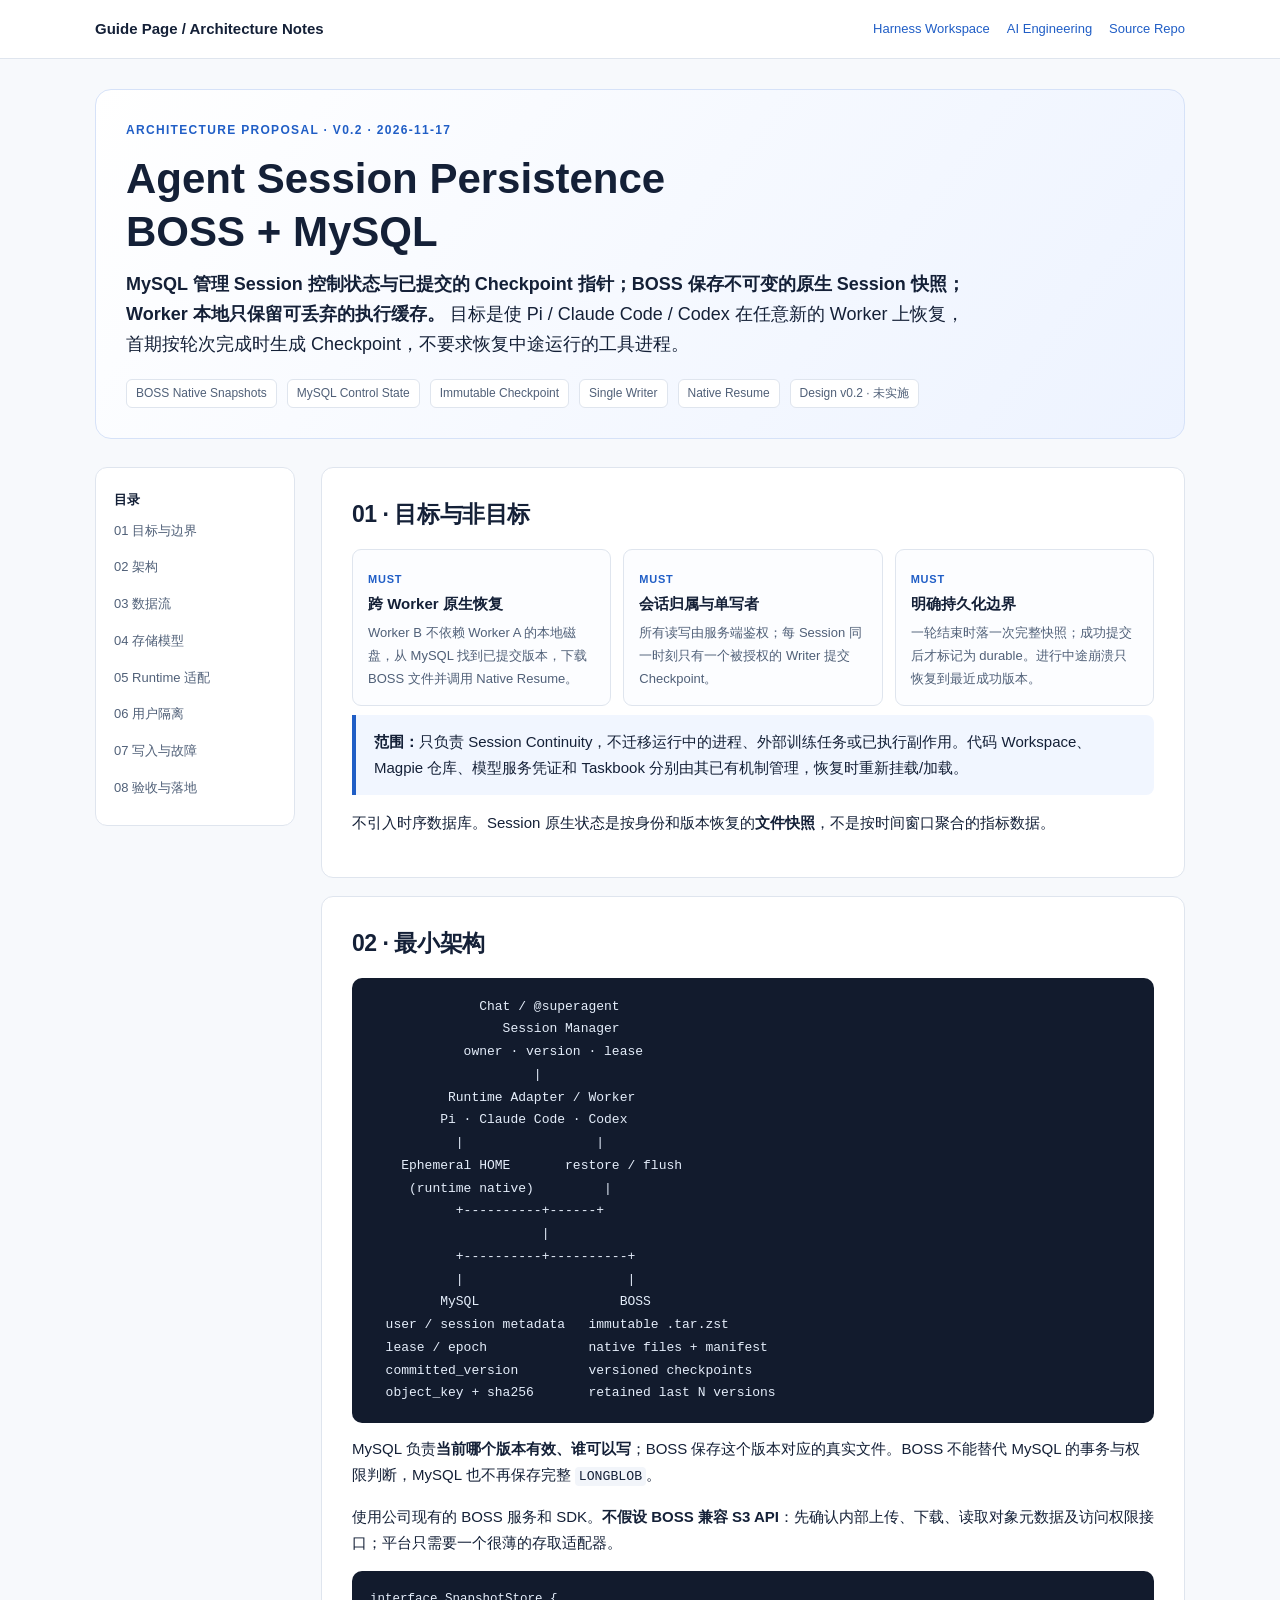
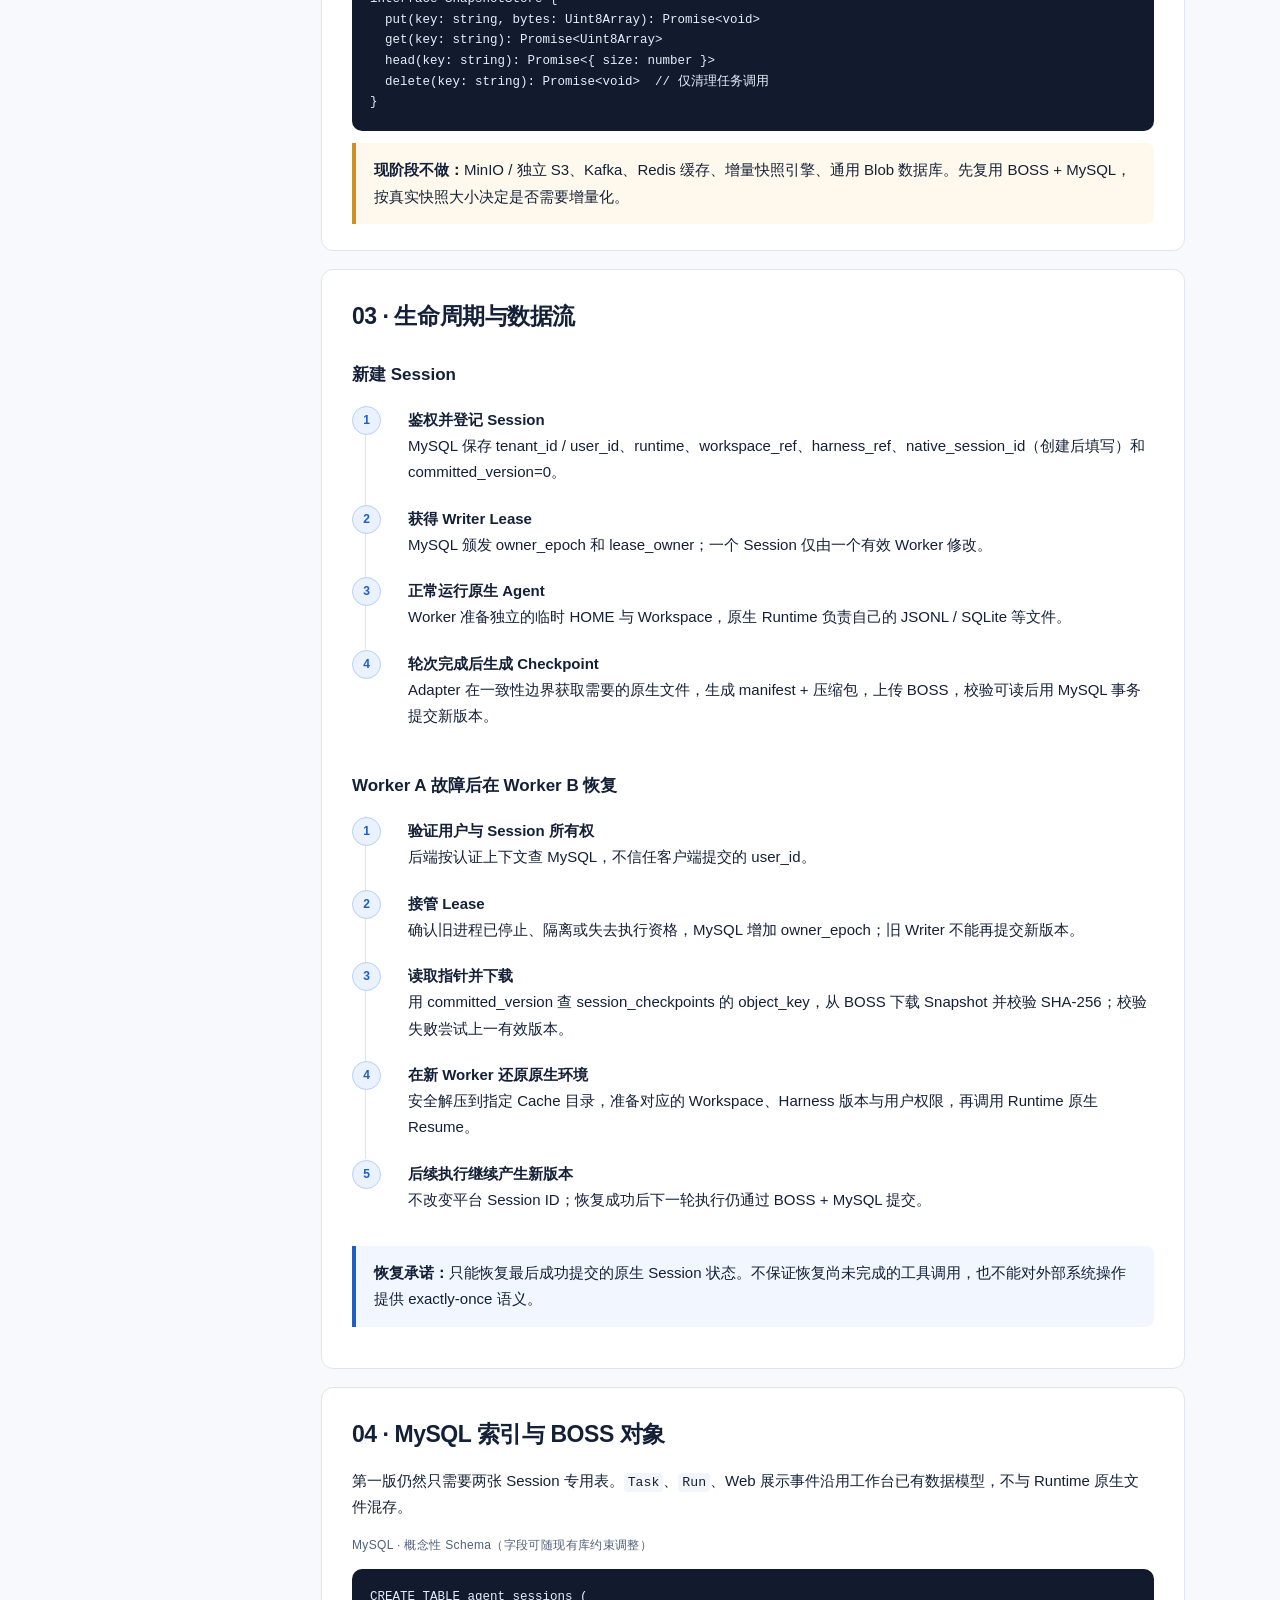
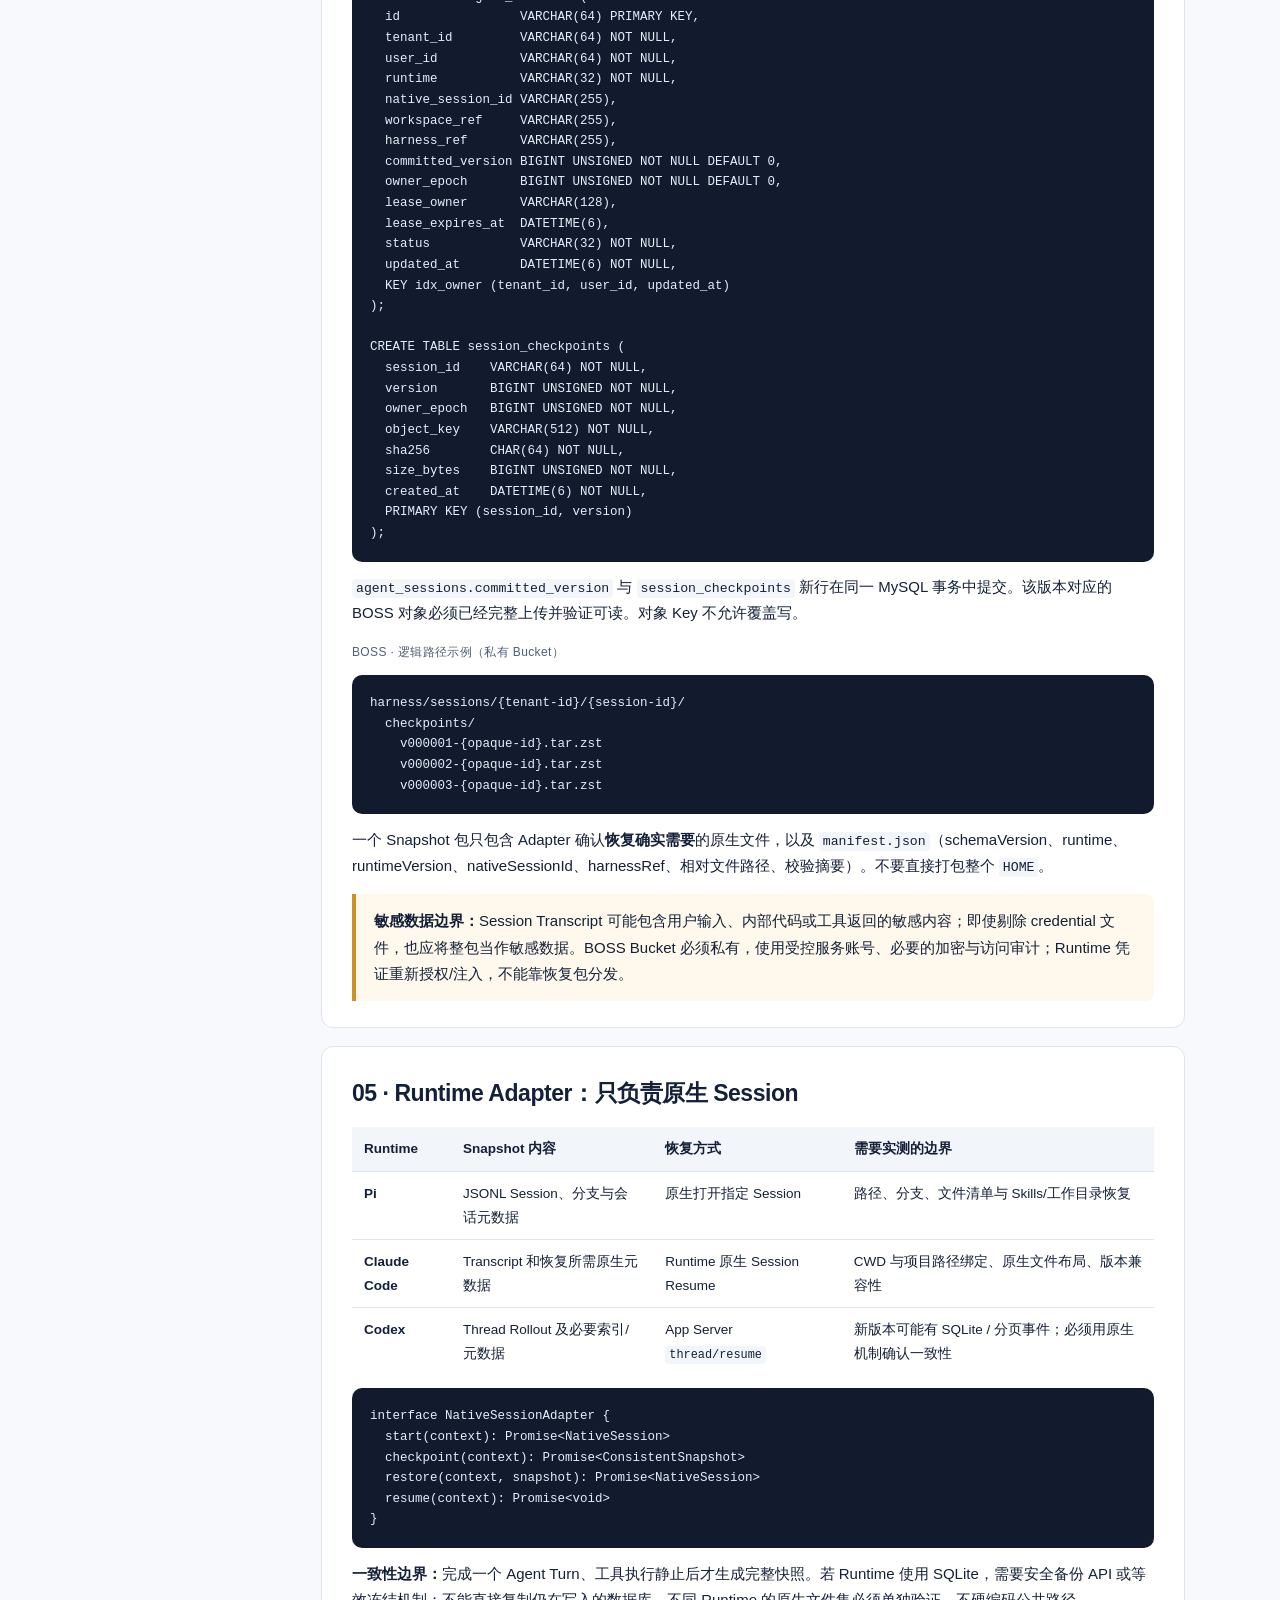
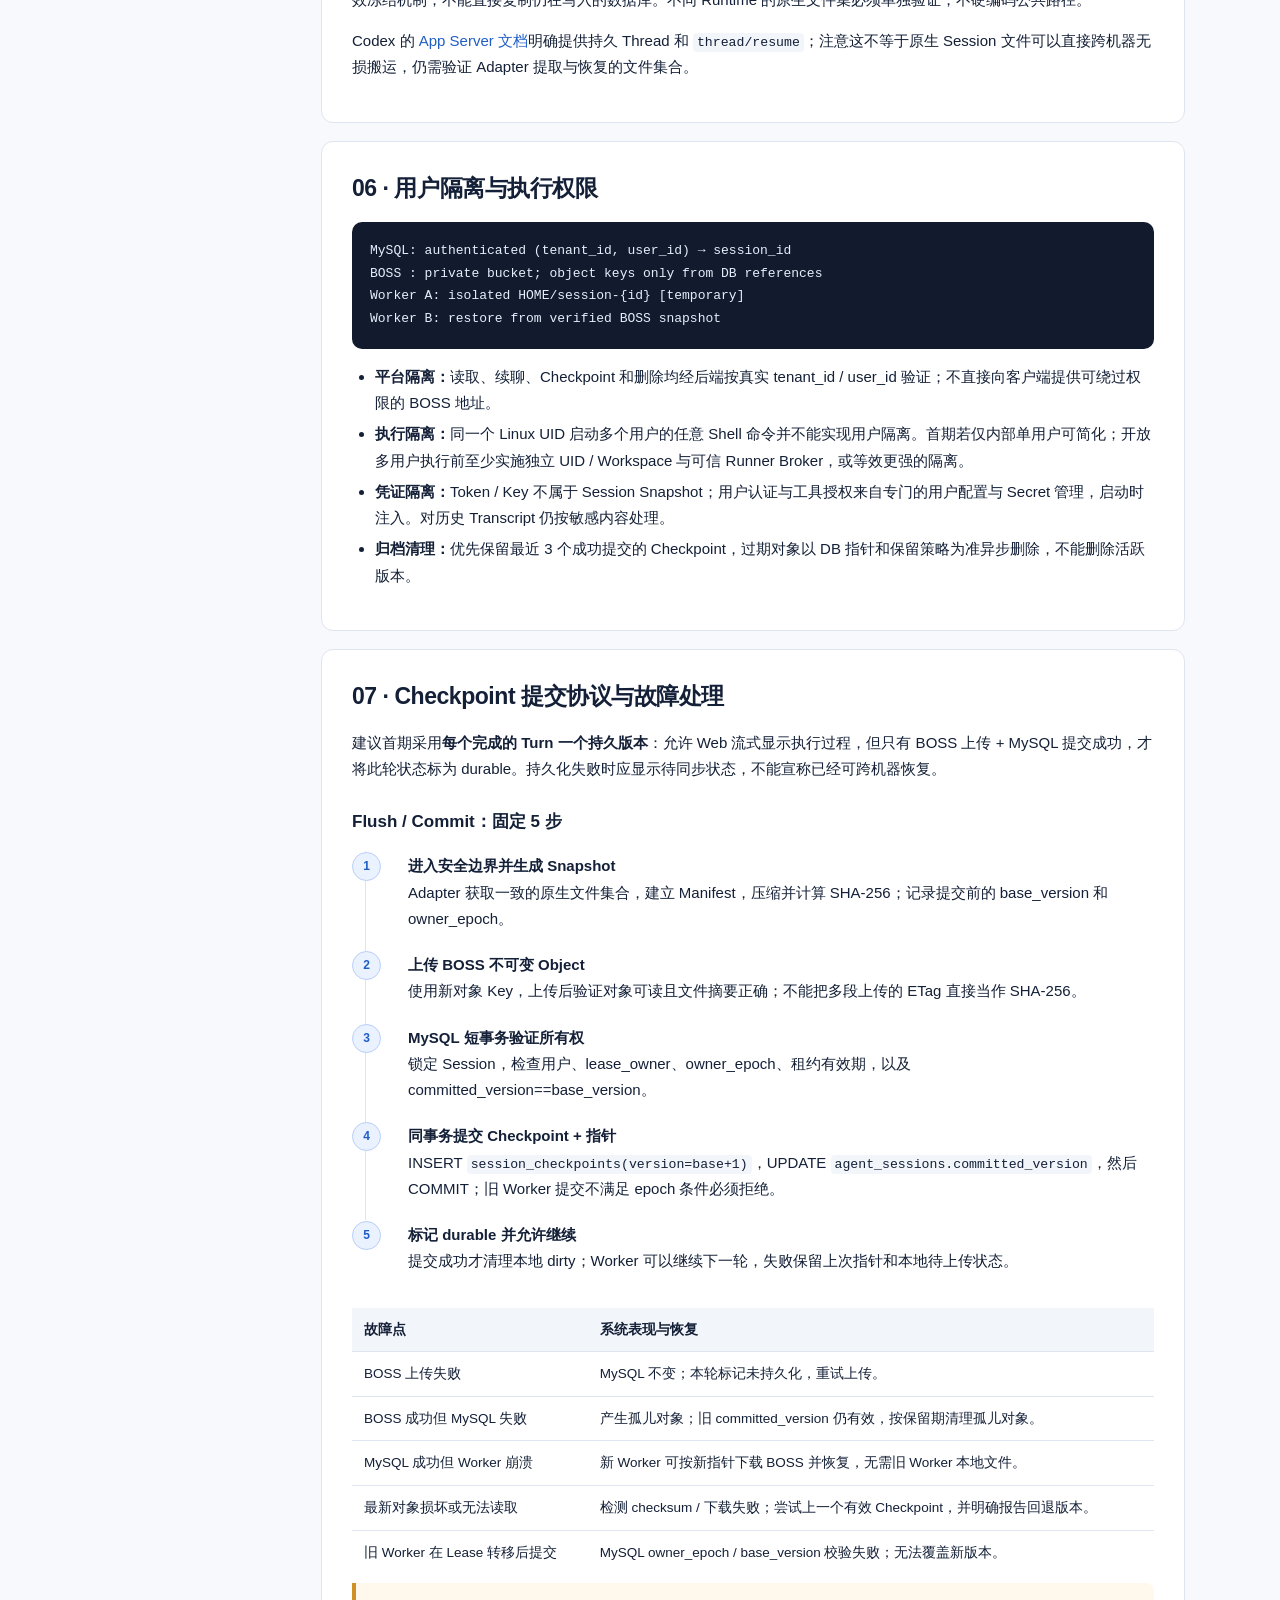
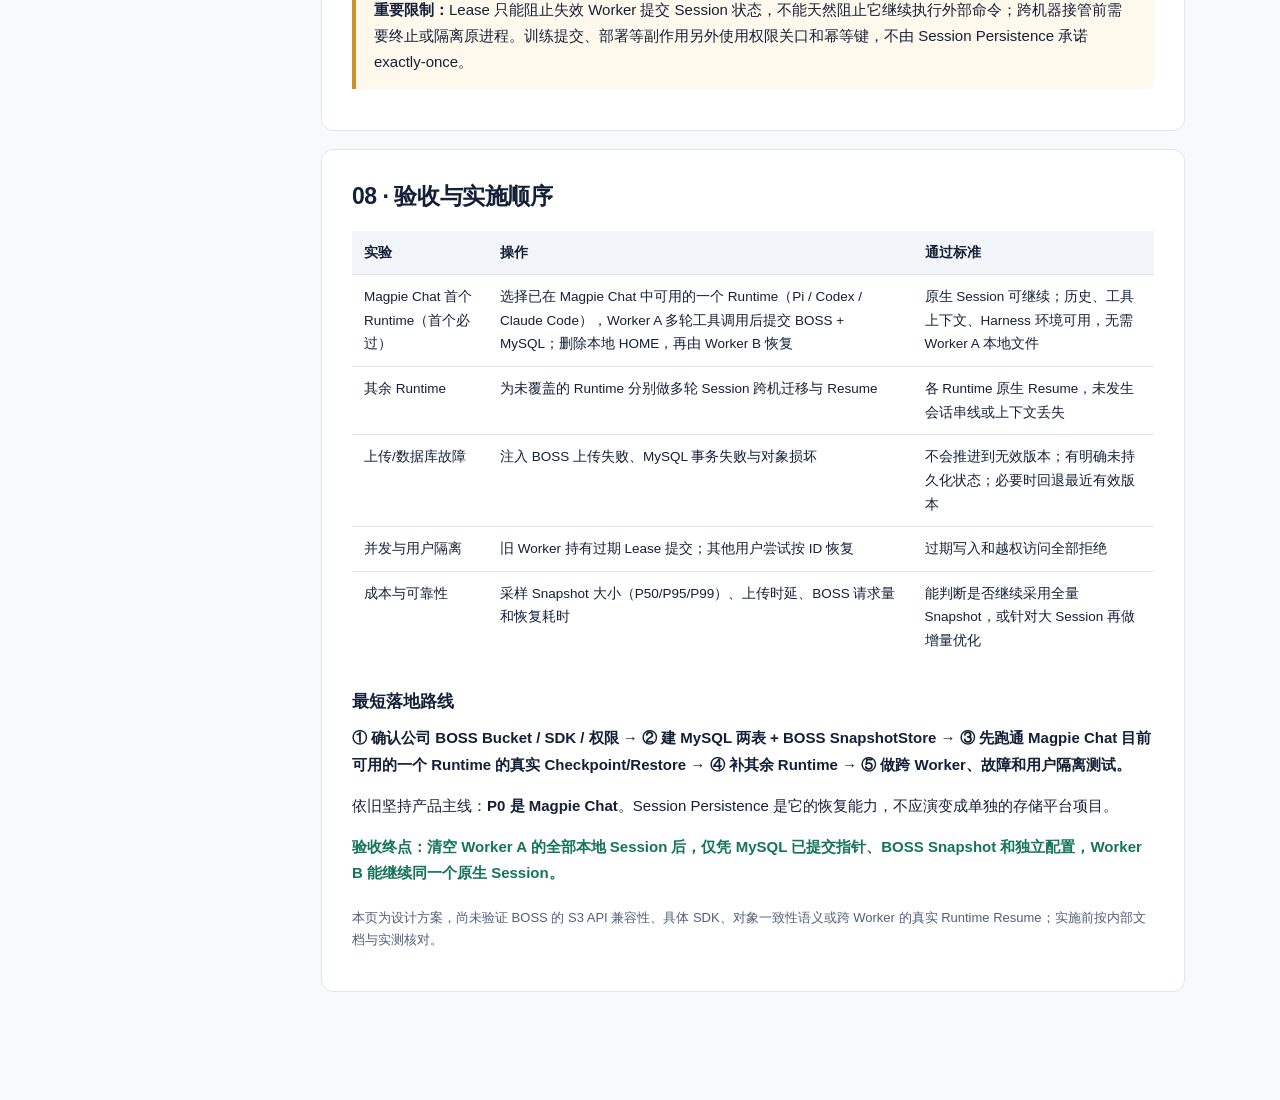
==== commit 0d6db219: "docs: align first persistence experiment with Magpie Chat runtime" ====
--- a/agent-session-persistence/index.html
+++ b/agent-session-persistence/index.html
@@ -172,14 +172,14 @@
 </section>
 <section id="acceptance"><h2>08 · 验收与实施顺序</h2>
 <div class="table-scroll"><table><thead><tr><th>实验</th><th>操作</th><th>通过标准</th></tr></thead><tbody>
-<tr><td>Pi 跨机恢复（首个必过）</td><td>Worker A 使用真实 Magpie Chat 多轮工具调用，提交 BOSS + MySQL；删除本地 HOME 后由 Worker B 恢复</td><td>原生 Session 可继续；历史、工具上下文、Harness 环境可用，无需 Worker A 本地文件</td></tr>
-<tr><td>Codex / Claude Code</td><td>分别做真实多轮 Session 跨机迁移与 Resume</td><td>各 Runtime 原生 Resume，未发生会话串线或上下文丢失</td></tr>
+<tr><td>Magpie Chat 首个 Runtime（首个必过）</td><td>选择已在 Magpie Chat 中可用的一个 Runtime（Pi / Codex / Claude Code），Worker A 多轮工具调用后提交 BOSS + MySQL；删除本地 HOME，再由 Worker B 恢复</td><td>原生 Session 可继续；历史、工具上下文、Harness 环境可用，无需 Worker A 本地文件</td></tr>
+<tr><td>其余 Runtime</td><td>为未覆盖的 Runtime 分别做多轮 Session 跨机迁移与 Resume</td><td>各 Runtime 原生 Resume，未发生会话串线或上下文丢失</td></tr>
 <tr><td>上传/数据库故障</td><td>注入 BOSS 上传失败、MySQL 事务失败与对象损坏</td><td>不会推进到无效版本；有明确未持久化状态；必要时回退最近有效版本</td></tr>
 <tr><td>并发与用户隔离</td><td>旧 Worker 持有过期 Lease 提交；其他用户尝试按 ID 恢复</td><td>过期写入和越权访问全部拒绝</td></tr>
 <tr><td>成本与可靠性</td><td>采样 Snapshot 大小（P50/P95/P99）、上传时延、BOSS 请求量和恢复耗时</td><td>能判断是否继续采用全量 Snapshot，或针对大 Session 再做增量优化</td></tr>
 </tbody></table></div>
 <h3>最短落地路线</h3>
-<p><strong>① 确认公司 BOSS Bucket / SDK / 权限 → ② 建 MySQL 两表 + BOSS SnapshotStore → ③ 先跑通 Pi + Magpie Chat 的真实 Checkpoint/Restore → ④ 补 Codex / Claude Code → ⑤ 做跨 Worker、故障和用户隔离测试。</strong></p>
+<p><strong>① 确认公司 BOSS Bucket / SDK / 权限 → ② 建 MySQL 两表 + BOSS SnapshotStore → ③ 先跑通 Magpie Chat 目前可用的一个 Runtime 的真实 Checkpoint/Restore → ④ 补其余 Runtime → ⑤ 做跨 Worker、故障和用户隔离测试。</strong></p>
 <p>依旧坚持产品主线：<strong>P0 是 Magpie Chat</strong>。Session Persistence 是它的恢复能力，不应演变成单独的存储平台项目。</p>
 <p class="status">验收终点：清空 Worker A 的全部本地 Session 后，仅凭 MySQL 已提交指针、BOSS Snapshot 和独立配置，Worker B 能继续同一个原生 Session。</p>
 <p class="foot">本页为设计方案，尚未验证 BOSS 的 S3 API 兼容性、具体 SDK、对象一致性语义或跨 Worker 的真实 Runtime Resume；实施前按内部文档与实测核对。</p>
